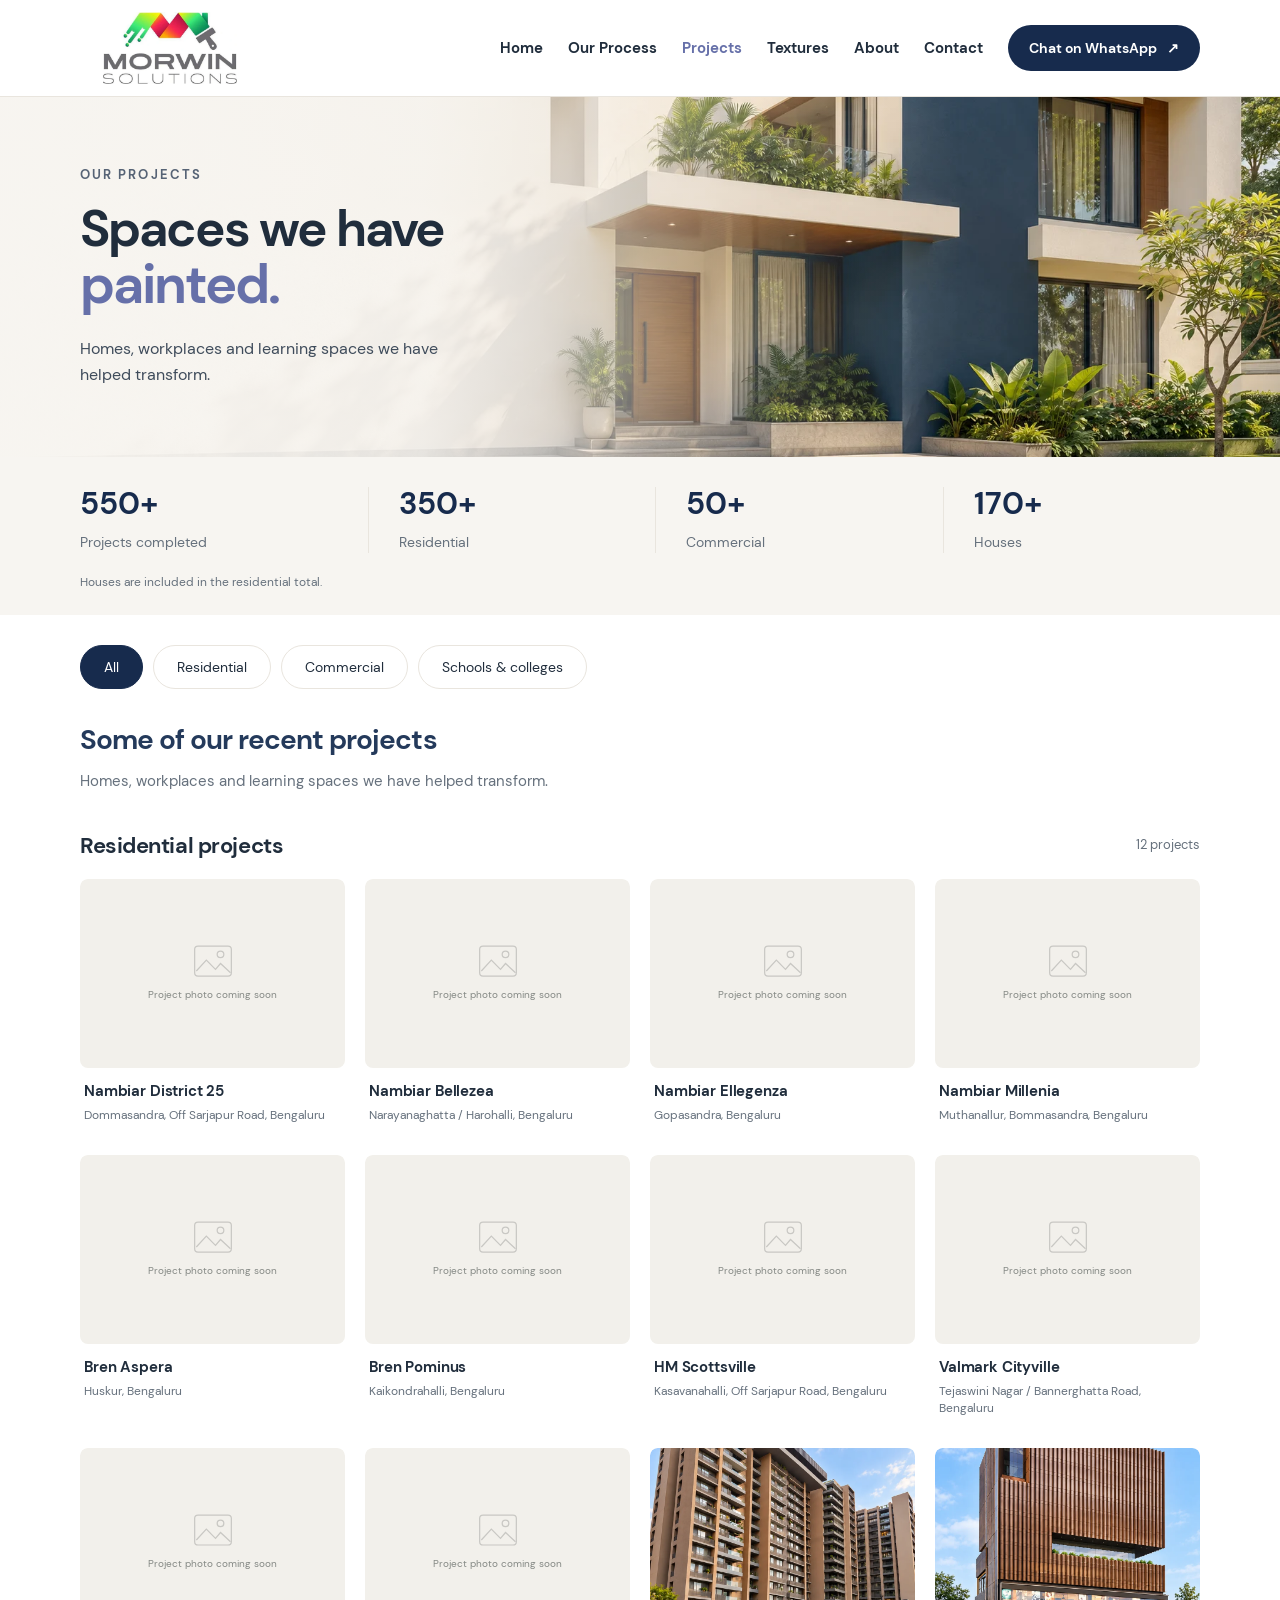
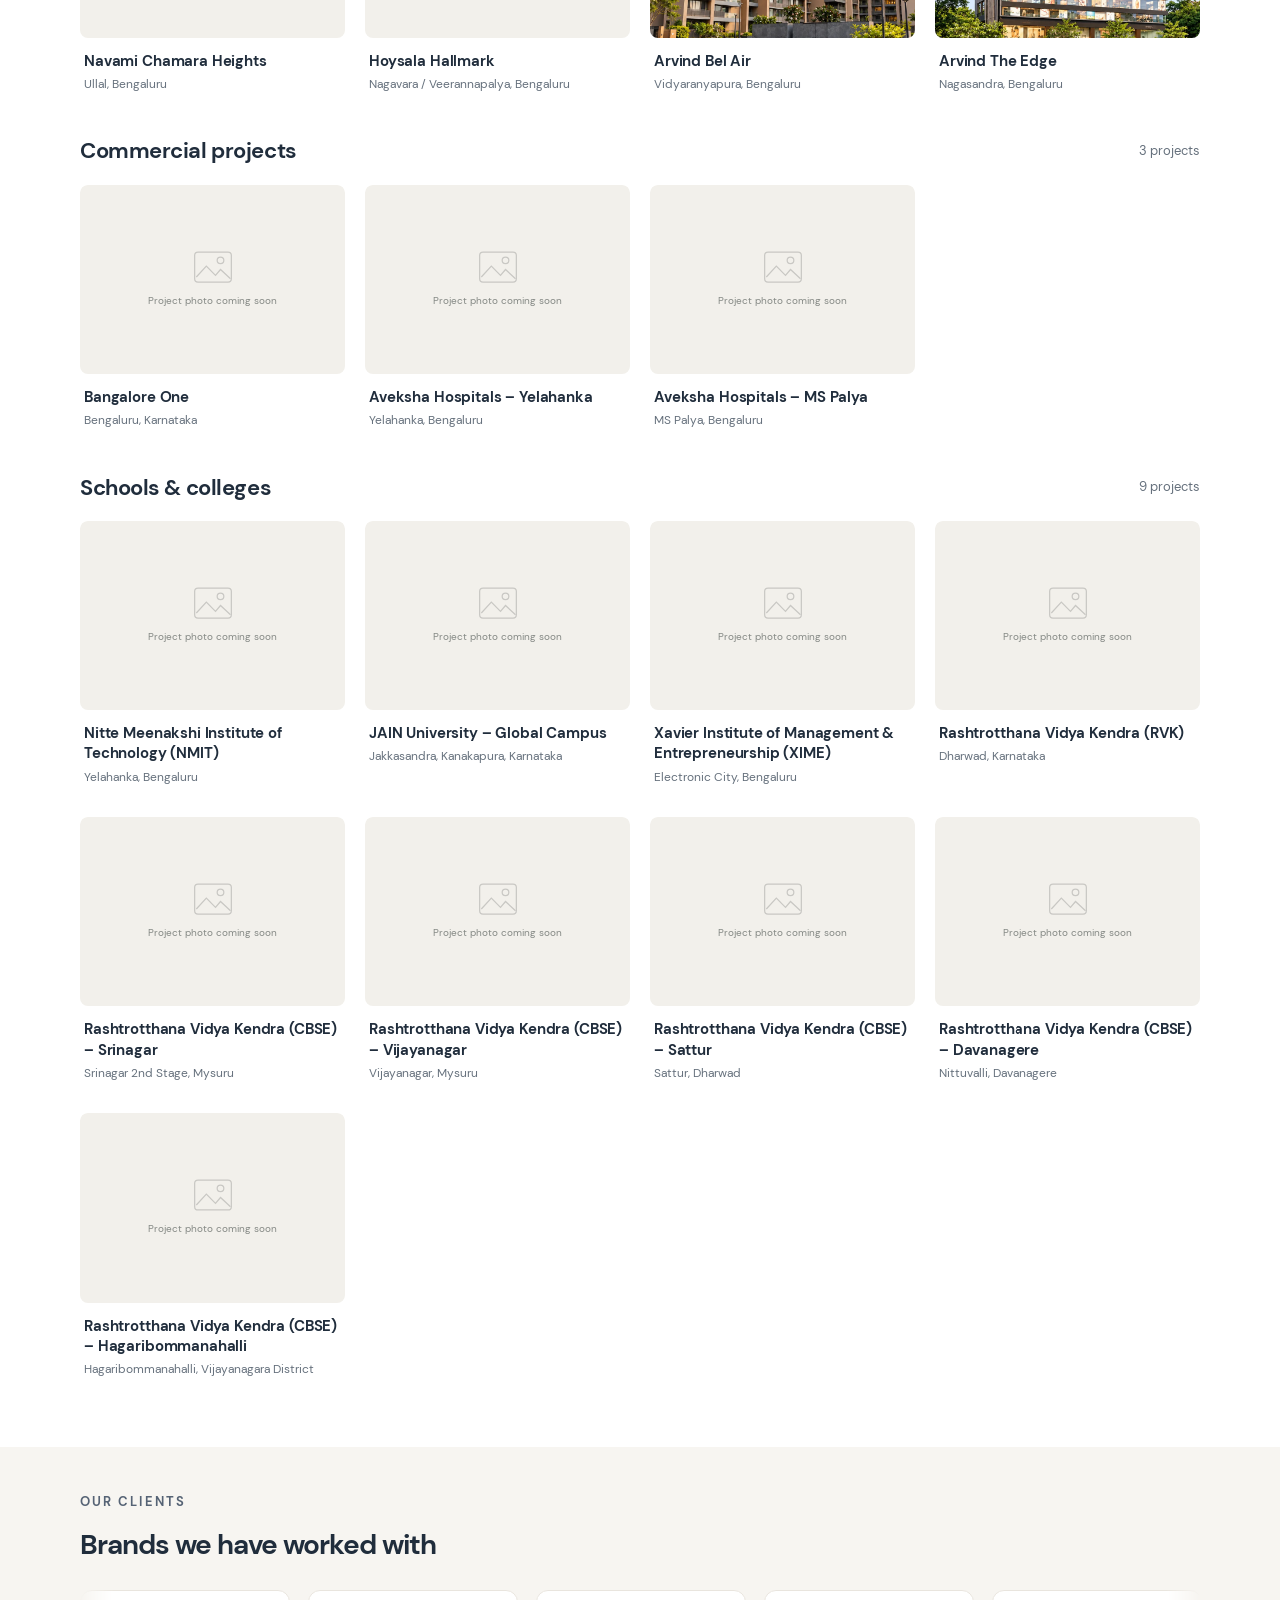
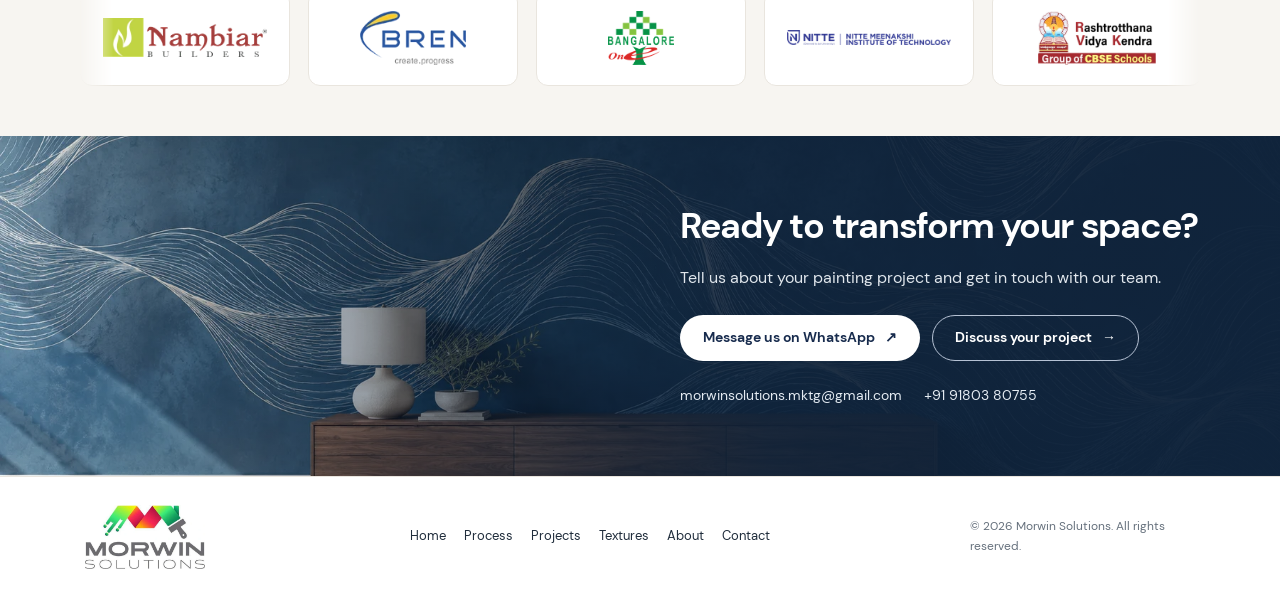
==== projects.html @ 23301a69 "Prepare responsive preview with working WhatsApp and project navigation" ====
<!doctype html><html lang="en"><head><meta charset="utf-8"><meta name="viewport" content="width=device-width,initial-scale=1"><meta name="description" content="Explore Morwin Solutions residential, commercial, school and college painting projects."><meta name="theme-color" content="#172b4d"><title>Our Projects | Morwin Solutions</title><link rel="icon" href="assets/logo.webp"><link rel="preload" href="assets/DMSans-Regular.ttf" as="font" type="font/ttf" crossorigin><link rel="stylesheet" href="styles.css"><script defer src="app.js"></script></head><body data-page="projects"><a class="skip" href="#main">Skip to content</a><header class="site-header"><div class="container header-inner"><a class="brand-logo" href="index.html" aria-label="Morwin Solutions home"><img src="assets/logo.webp" alt="Morwin Solutions" class="" fetchpriority="high"></a><button class="menu-toggle" aria-controls="main-nav" aria-expanded="false"><span class="menu-icon" aria-hidden="true">☰</span> Menu</button><nav id="main-nav" aria-label="Main navigation"><a href="index.html">Home</a><a href="index.html#process">Our Process</a><a href="projects.html" aria-current="page">Projects</a><a href="index.html#textures">Textures</a><a href="index.html#about">About</a><a href="index.html#contact">Contact</a><a class="button nav-cta" href="https://wa.me/919180380755?text=Hello%20Morwin%20Solutions%2C%20I%20would%20like%20to%20discuss%20a%20painting%20project." target="_blank" rel="noopener">Chat on WhatsApp <span aria-hidden="true">↗</span></a></nav></div></header><main id="main"><section class="hero projects-hero"><div class="container"><div class="hero-copy"><p class="eyebrow">Our projects</p><h1><span>Spaces we have</span><strong>painted.</strong></h1><p class="hero-intro">Homes, workplaces and learning spaces we have helped transform.</p></div></div></section><section class="stats-section" aria-label="Our experience"><div class="container"><dl class="stats"><div><dt>550+</dt><dd>Projects completed</dd></div><div><dt>350+</dt><dd>Residential</dd></div><div><dt>50+</dt><dd>Commercial</dd></div><div><dt>170+</dt><dd>Houses</dd></div></dl><p class="stats-note">Houses are included in the residential total.</p></div></section>
<section class="gallery-section"><div class="container"><div class="filters" role="group" aria-label="Filter projects"><button data-filter="all" aria-pressed="true">All</button><button data-filter="residential" aria-pressed="false">Residential</button><button data-filter="commercial" aria-pressed="false">Commercial</button><button data-filter="education" aria-pressed="false">Schools &amp; colleges</button></div><div class="gallery-intro"><h2>Some of our recent projects</h2><p>Homes, workplaces and learning spaces we have helped transform.</p><p class="sr-only" role="status" id="filter-status" aria-live="polite"></p></div><section class="project-category" data-category="residential" aria-labelledby="heading-residential"><div class="category-heading"><h2 id="heading-residential">Residential projects</h2><span>12 projects</span></div><div class="project-grid"><article class="project-card"><button type="button" class="project-open" data-project="nambiar-district-25" aria-label="View Nambiar District 25 details"><div class="project-photo"><div class="project-placeholder" aria-hidden="true"><svg viewBox="0 0 48 40" fill="none"><rect x="2" y="2" width="44" height="36" rx="4"/><circle cx="33" cy="12" r="4"/><path d="m4 32 12-13 11 11 6-7 12 11"/></svg><span>Project photo coming soon</span></div></div><div class="project-caption"><h3>Nambiar District 25</h3><p>Dommasandra, Off Sarjapur Road, Bengaluru</p></div></button></article><article class="project-card"><button type="button" class="project-open" data-project="nambiar-bellezea" aria-label="View Nambiar Bellezea details"><div class="project-photo"><div class="project-placeholder" aria-hidden="true"><svg viewBox="0 0 48 40" fill="none"><rect x="2" y="2" width="44" height="36" rx="4"/><circle cx="33" cy="12" r="4"/><path d="m4 32 12-13 11 11 6-7 12 11"/></svg><span>Project photo coming soon</span></div></div><div class="project-caption"><h3>Nambiar Bellezea</h3><p>Narayanaghatta / Harohalli, Bengaluru</p></div></button></article><article class="project-card"><button type="button" class="project-open" data-project="nambiar-ellegenza" aria-label="View Nambiar Ellegenza details"><div class="project-photo"><div class="project-placeholder" aria-hidden="true"><svg viewBox="0 0 48 40" fill="none"><rect x="2" y="2" width="44" height="36" rx="4"/><circle cx="33" cy="12" r="4"/><path d="m4 32 12-13 11 11 6-7 12 11"/></svg><span>Project photo coming soon</span></div></div><div class="project-caption"><h3>Nambiar Ellegenza</h3><p>Gopasandra, Bengaluru</p></div></button></article><article class="project-card"><button type="button" class="project-open" data-project="nambiar-millenia" aria-label="View Nambiar Millenia details"><div class="project-photo"><div class="project-placeholder" aria-hidden="true"><svg viewBox="0 0 48 40" fill="none"><rect x="2" y="2" width="44" height="36" rx="4"/><circle cx="33" cy="12" r="4"/><path d="m4 32 12-13 11 11 6-7 12 11"/></svg><span>Project photo coming soon</span></div></div><div class="project-caption"><h3>Nambiar Millenia</h3><p>Muthanallur, Bommasandra, Bengaluru</p></div></button></article><article class="project-card"><button type="button" class="project-open" data-project="bren-aspera" aria-label="View Bren Aspera details"><div class="project-photo"><div class="project-placeholder" aria-hidden="true"><svg viewBox="0 0 48 40" fill="none"><rect x="2" y="2" width="44" height="36" rx="4"/><circle cx="33" cy="12" r="4"/><path d="m4 32 12-13 11 11 6-7 12 11"/></svg><span>Project photo coming soon</span></div></div><div class="project-caption"><h3>Bren Aspera</h3><p>Huskur, Bengaluru</p></div></button></article><article class="project-card"><button type="button" class="project-open" data-project="bren-pominus" aria-label="View Bren Pominus details"><div class="project-photo"><div class="project-placeholder" aria-hidden="true"><svg viewBox="0 0 48 40" fill="none"><rect x="2" y="2" width="44" height="36" rx="4"/><circle cx="33" cy="12" r="4"/><path d="m4 32 12-13 11 11 6-7 12 11"/></svg><span>Project photo coming soon</span></div></div><div class="project-caption"><h3>Bren Pominus</h3><p>Kaikondrahalli, Bengaluru</p></div></button></article><article class="project-card"><button type="button" class="project-open" data-project="hm-scottsville" aria-label="View HM Scottsville details"><div class="project-photo"><div class="project-placeholder" aria-hidden="true"><svg viewBox="0 0 48 40" fill="none"><rect x="2" y="2" width="44" height="36" rx="4"/><circle cx="33" cy="12" r="4"/><path d="m4 32 12-13 11 11 6-7 12 11"/></svg><span>Project photo coming soon</span></div></div><div class="project-caption"><h3>HM Scottsville</h3><p>Kasavanahalli, Off Sarjapur Road, Bengaluru</p></div></button></article><article class="project-card"><button type="button" class="project-open" data-project="valmark-cityville" aria-label="View Valmark Cityville details"><div class="project-photo"><div class="project-placeholder" aria-hidden="true"><svg viewBox="0 0 48 40" fill="none"><rect x="2" y="2" width="44" height="36" rx="4"/><circle cx="33" cy="12" r="4"/><path d="m4 32 12-13 11 11 6-7 12 11"/></svg><span>Project photo coming soon</span></div></div><div class="project-caption"><h3>Valmark Cityville</h3><p>Tejaswini Nagar / Bannerghatta Road, Bengaluru</p></div></button></article><article class="project-card"><button type="button" class="project-open" data-project="navami-chamara-heights" aria-label="View Navami Chamara Heights details"><div class="project-photo"><div class="project-placeholder" aria-hidden="true"><svg viewBox="0 0 48 40" fill="none"><rect x="2" y="2" width="44" height="36" rx="4"/><circle cx="33" cy="12" r="4"/><path d="m4 32 12-13 11 11 6-7 12 11"/></svg><span>Project photo coming soon</span></div></div><div class="project-caption"><h3>Navami Chamara Heights</h3><p>Ullal, Bengaluru</p></div></button></article><article class="project-card"><button type="button" class="project-open" data-project="hoysala-hallmark" aria-label="View Hoysala Hallmark details"><div class="project-photo"><div class="project-placeholder" aria-hidden="true"><svg viewBox="0 0 48 40" fill="none"><rect x="2" y="2" width="44" height="36" rx="4"/><circle cx="33" cy="12" r="4"/><path d="m4 32 12-13 11 11 6-7 12 11"/></svg><span>Project photo coming soon</span></div></div><div class="project-caption"><h3>Hoysala Hallmark</h3><p>Nagavara / Veerannapalya, Bengaluru</p></div></button></article><article class="project-card"><button type="button" class="project-open" data-project="arvind-bel-air" aria-label="View Arvind Bel Air details"><div class="project-photo"><img src="assets/project-bel-air.webp" alt="Arvind Bel Air building reference" loading="lazy" decoding="async"></div><div class="project-caption"><h3>Arvind Bel Air</h3><p>Vidyaranyapura, Bengaluru</p></div></button></article><article class="project-card"><button type="button" class="project-open" data-project="arvind-the-edge" aria-label="View Arvind The Edge details"><div class="project-photo"><img src="assets/project-edge.webp" alt="Arvind The Edge building reference" loading="lazy" decoding="async"></div><div class="project-caption"><h3>Arvind The Edge</h3><p>Nagasandra, Bengaluru</p></div></button></article></div></section><section class="project-category" data-category="commercial" aria-labelledby="heading-commercial"><div class="category-heading"><h2 id="heading-commercial">Commercial projects</h2><span>3 projects</span></div><div class="project-grid"><article class="project-card"><button type="button" class="project-open" data-project="bangalore-one" aria-label="View Bangalore One details"><div class="project-photo"><div class="project-placeholder" aria-hidden="true"><svg viewBox="0 0 48 40" fill="none"><rect x="2" y="2" width="44" height="36" rx="4"/><circle cx="33" cy="12" r="4"/><path d="m4 32 12-13 11 11 6-7 12 11"/></svg><span>Project photo coming soon</span></div></div><div class="project-caption"><h3>Bangalore One</h3><p>Bengaluru, Karnataka</p></div></button></article><article class="project-card"><button type="button" class="project-open" data-project="aveksha-yelahanka" aria-label="View Aveksha Hospitals – Yelahanka details"><div class="project-photo"><div class="project-placeholder" aria-hidden="true"><svg viewBox="0 0 48 40" fill="none"><rect x="2" y="2" width="44" height="36" rx="4"/><circle cx="33" cy="12" r="4"/><path d="m4 32 12-13 11 11 6-7 12 11"/></svg><span>Project photo coming soon</span></div></div><div class="project-caption"><h3>Aveksha Hospitals – Yelahanka</h3><p>Yelahanka, Bengaluru</p></div></button></article><article class="project-card"><button type="button" class="project-open" data-project="aveksha-ms-palya" aria-label="View Aveksha Hospitals – MS Palya details"><div class="project-photo"><div class="project-placeholder" aria-hidden="true"><svg viewBox="0 0 48 40" fill="none"><rect x="2" y="2" width="44" height="36" rx="4"/><circle cx="33" cy="12" r="4"/><path d="m4 32 12-13 11 11 6-7 12 11"/></svg><span>Project photo coming soon</span></div></div><div class="project-caption"><h3>Aveksha Hospitals – MS Palya</h3><p>MS Palya, Bengaluru</p></div></button></article></div></section><section class="project-category" data-category="education" aria-labelledby="heading-education"><div class="category-heading"><h2 id="heading-education">Schools & colleges</h2><span>9 projects</span></div><div class="project-grid"><article class="project-card"><button type="button" class="project-open" data-project="nmit" aria-label="View Nitte Meenakshi Institute of Technology (NMIT) details"><div class="project-photo"><div class="project-placeholder" aria-hidden="true"><svg viewBox="0 0 48 40" fill="none"><rect x="2" y="2" width="44" height="36" rx="4"/><circle cx="33" cy="12" r="4"/><path d="m4 32 12-13 11 11 6-7 12 11"/></svg><span>Project photo coming soon</span></div></div><div class="project-caption"><h3>Nitte Meenakshi Institute of Technology (NMIT)</h3><p>Yelahanka, Bengaluru</p></div></button></article><article class="project-card"><button type="button" class="project-open" data-project="jain-global-campus" aria-label="View JAIN University – Global Campus details"><div class="project-photo"><div class="project-placeholder" aria-hidden="true"><svg viewBox="0 0 48 40" fill="none"><rect x="2" y="2" width="44" height="36" rx="4"/><circle cx="33" cy="12" r="4"/><path d="m4 32 12-13 11 11 6-7 12 11"/></svg><span>Project photo coming soon</span></div></div><div class="project-caption"><h3>JAIN University – Global Campus</h3><p>Jakkasandra, Kanakapura, Karnataka</p></div></button></article><article class="project-card"><button type="button" class="project-open" data-project="xime" aria-label="View Xavier Institute of Management &amp; Entrepreneurship (XIME) details"><div class="project-photo"><div class="project-placeholder" aria-hidden="true"><svg viewBox="0 0 48 40" fill="none"><rect x="2" y="2" width="44" height="36" rx="4"/><circle cx="33" cy="12" r="4"/><path d="m4 32 12-13 11 11 6-7 12 11"/></svg><span>Project photo coming soon</span></div></div><div class="project-caption"><h3>Xavier Institute of Management &amp; Entrepreneurship (XIME)</h3><p>Electronic City, Bengaluru</p></div></button></article><article class="project-card"><button type="button" class="project-open" data-project="rvk-dharwad" aria-label="View Rashtrotthana Vidya Kendra (RVK) details"><div class="project-photo"><div class="project-placeholder" aria-hidden="true"><svg viewBox="0 0 48 40" fill="none"><rect x="2" y="2" width="44" height="36" rx="4"/><circle cx="33" cy="12" r="4"/><path d="m4 32 12-13 11 11 6-7 12 11"/></svg><span>Project photo coming soon</span></div></div><div class="project-caption"><h3>Rashtrotthana Vidya Kendra (RVK)</h3><p>Dharwad, Karnataka</p></div></button></article><article class="project-card"><button type="button" class="project-open" data-project="rvk-srinagar" aria-label="View Rashtrotthana Vidya Kendra (CBSE) – Srinagar details"><div class="project-photo"><div class="project-placeholder" aria-hidden="true"><svg viewBox="0 0 48 40" fill="none"><rect x="2" y="2" width="44" height="36" rx="4"/><circle cx="33" cy="12" r="4"/><path d="m4 32 12-13 11 11 6-7 12 11"/></svg><span>Project photo coming soon</span></div></div><div class="project-caption"><h3>Rashtrotthana Vidya Kendra (CBSE) – Srinagar</h3><p>Srinagar 2nd Stage, Mysuru</p></div></button></article><article class="project-card"><button type="button" class="project-open" data-project="rvk-vijayanagar" aria-label="View Rashtrotthana Vidya Kendra (CBSE) – Vijayanagar details"><div class="project-photo"><div class="project-placeholder" aria-hidden="true"><svg viewBox="0 0 48 40" fill="none"><rect x="2" y="2" width="44" height="36" rx="4"/><circle cx="33" cy="12" r="4"/><path d="m4 32 12-13 11 11 6-7 12 11"/></svg><span>Project photo coming soon</span></div></div><div class="project-caption"><h3>Rashtrotthana Vidya Kendra (CBSE) – Vijayanagar</h3><p>Vijayanagar, Mysuru</p></div></button></article><article class="project-card"><button type="button" class="project-open" data-project="rvk-sattur" aria-label="View Rashtrotthana Vidya Kendra (CBSE) – Sattur details"><div class="project-photo"><div class="project-placeholder" aria-hidden="true"><svg viewBox="0 0 48 40" fill="none"><rect x="2" y="2" width="44" height="36" rx="4"/><circle cx="33" cy="12" r="4"/><path d="m4 32 12-13 11 11 6-7 12 11"/></svg><span>Project photo coming soon</span></div></div><div class="project-caption"><h3>Rashtrotthana Vidya Kendra (CBSE) – Sattur</h3><p>Sattur, Dharwad</p></div></button></article><article class="project-card"><button type="button" class="project-open" data-project="rvk-davanagere" aria-label="View Rashtrotthana Vidya Kendra (CBSE) – Davanagere details"><div class="project-photo"><div class="project-placeholder" aria-hidden="true"><svg viewBox="0 0 48 40" fill="none"><rect x="2" y="2" width="44" height="36" rx="4"/><circle cx="33" cy="12" r="4"/><path d="m4 32 12-13 11 11 6-7 12 11"/></svg><span>Project photo coming soon</span></div></div><div class="project-caption"><h3>Rashtrotthana Vidya Kendra (CBSE) – Davanagere</h3><p>Nittuvalli, Davanagere</p></div></button></article><article class="project-card"><button type="button" class="project-open" data-project="rvk-hagaribommanahalli" aria-label="View Rashtrotthana Vidya Kendra (CBSE) – Hagaribommanahalli details"><div class="project-photo"><div class="project-placeholder" aria-hidden="true"><svg viewBox="0 0 48 40" fill="none"><rect x="2" y="2" width="44" height="36" rx="4"/><circle cx="33" cy="12" r="4"/><path d="m4 32 12-13 11 11 6-7 12 11"/></svg><span>Project photo coming soon</span></div></div><div class="project-caption"><h3>Rashtrotthana Vidya Kendra (CBSE) – Hagaribommanahalli</h3><p>Hagaribommanahalli, Vijayanagara District</p></div></button></article></div></section></div></section><section class="client-section" aria-labelledby="client-heading"><div class="container"><p class="eyebrow">Our clients</p><h2 id="client-heading">Brands we have worked with</h2></div><div class="client-window" tabindex="0" aria-label="Client logos. Focus or hover to pause scrolling."><div class="client-rail"><ul><li><img src="assets/client-nambiar-builders.webp" alt="Nambiar Builders" loading="lazy" decoding="async"></li><li><img src="assets/client-bren-corporation.webp" alt="Bren Corporation" loading="lazy" decoding="async"></li><li><img src="assets/client-bangalore-one.webp" alt="Bangalore One" loading="lazy" decoding="async"></li><li><img src="assets/client-nmit.webp" alt="NMIT" loading="lazy" decoding="async"></li><li><img src="assets/client-rashtrotthana-vidya-kendra.webp" alt="Rashtrotthana Vidya Kendra" loading="lazy" decoding="async"></li><li><img src="assets/client-jain-university.webp" alt="JAIN University" loading="lazy" decoding="async"></li><li><img src="assets/client-valmark.webp" alt="Valmark" loading="lazy" decoding="async"></li><li><img src="assets/client-navami.webp" alt="Navami" loading="lazy" decoding="async"></li><li><img src="assets/client-hoysala.webp" alt="Hoysala" loading="lazy" decoding="async"></li><li><img src="assets/client-aveksha-hospitals.webp" alt="Aveksha Hospitals" loading="lazy" decoding="async"></li><li><img src="assets/client-arvind.webp" alt="Arvind" loading="lazy" decoding="async"></li><li><img src="assets/client-xime.webp" alt="XIME" loading="lazy" decoding="async"></li><li><img src="assets/client-hm-scottsville.webp" alt="HM Scottsville" loading="lazy" decoding="async"></li></ul><ul aria-hidden="true"><li><img src="assets/client-nambiar-builders.webp" alt="Nambiar Builders" loading="lazy" decoding="async"></li><li><img src="assets/client-bren-corporation.webp" alt="Bren Corporation" loading="lazy" decoding="async"></li><li><img src="assets/client-bangalore-one.webp" alt="Bangalore One" loading="lazy" decoding="async"></li><li><img src="assets/client-nmit.webp" alt="NMIT" loading="lazy" decoding="async"></li><li><img src="assets/client-rashtrotthana-vidya-kendra.webp" alt="Rashtrotthana Vidya Kendra" loading="lazy" decoding="async"></li><li><img src="assets/client-jain-university.webp" alt="JAIN University" loading="lazy" decoding="async"></li><li><img src="assets/client-valmark.webp" alt="Valmark" loading="lazy" decoding="async"></li><li><img src="assets/client-navami.webp" alt="Navami" loading="lazy" decoding="async"></li><li><img src="assets/client-hoysala.webp" alt="Hoysala" loading="lazy" decoding="async"></li><li><img src="assets/client-aveksha-hospitals.webp" alt="Aveksha Hospitals" loading="lazy" decoding="async"></li><li><img src="assets/client-arvind.webp" alt="Arvind" loading="lazy" decoding="async"></li><li><img src="assets/client-xime.webp" alt="XIME" loading="lazy" decoding="async"></li><li><img src="assets/client-hm-scottsville.webp" alt="HM Scottsville" loading="lazy" decoding="async"></li></ul></div></div></section><dialog id="project-dialog" aria-labelledby="dialog-title"><div class="dialog-inner"><button class="dialog-close" type="button" aria-label="Close project details">✕</button><div id="dialog-media"></div><div class="dialog-caption"><p class="eyebrow" id="dialog-category"></p><h2 id="dialog-title"></h2><p id="dialog-location"></p><a class="button" id="dialog-inquiry" target="_blank" rel="noopener">Discuss a similar project ↗</a></div></div></dialog><section class="contact-section blue-wall" id="contact" aria-labelledby="contact-heading"><div class="container contact-inner"><div><h2 id="contact-heading">Ready to transform your space?</h2><p>Tell us about your painting project and get in touch with our team.</p><div class="actions"><a class="button white" href="https://wa.me/919180380755?text=Hello%20Morwin%20Solutions%2C%20I%20would%20like%20to%20discuss%20a%20painting%20project." target="_blank" rel="noopener">Message us on WhatsApp <span aria-hidden="true">↗</span></a><a class="button outline-white" href="mailto:morwinsolutions.mktg@gmail.com">Discuss your project <span aria-hidden="true">→</span></a></div><a class="contact-email" href="mailto:morwinsolutions.mktg@gmail.com">morwinsolutions.mktg@gmail.com</a><a class="contact-phone" href="tel:+919180380755">+91 91803 80755</a></div></div></section></main><footer class="site-footer"><div class="container footer-inner"><a href="index.html" aria-label="Morwin Solutions home"><img src="assets/logo.webp" alt="Morwin Solutions" class="" loading="lazy" decoding="async"></a><nav aria-label="Footer navigation"><a href="index.html">Home</a><a href="index.html#process">Process</a><a href="projects.html">Projects</a><a href="index.html#textures">Textures</a><a href="index.html#about">About</a><a href="index.html#contact">Contact</a></nav><p>© 2026 Morwin Solutions. All rights reserved.</p></div></footer></body></html>
---- styles.css ----
@font-face{font-family:'DM Sans';src:url('assets/DMSans-Regular.ttf') format('truetype');font-display:swap;font-weight:400}@font-face{font-family:'DM Sans';src:url('assets/DMSans-Bold.ttf') format('truetype');font-display:swap;font-weight:700}
:root{--navy:#172b4d;--ink:#202d3c;--muted:#66717d;--accent:#6670a9;--cream:#f7f5f1;--line:#e9e5de;--white:#fff;--radius:10px}*{box-sizing:border-box}html{scroll-behavior:smooth;scroll-padding-top:110px}body{margin:0;font-family:'DM Sans',Arial,sans-serif;color:var(--ink);background:#fff;line-height:1.6}img{max-width:100%;display:block}a{color:inherit;text-decoration:none}button{font:inherit;color:inherit;cursor:pointer}button,a{-webkit-tap-highlight-color:transparent}button:focus-visible,a:focus-visible,[tabindex]:focus-visible{outline:3px solid var(--accent);outline-offset:4px}button:disabled{cursor:default}h1,h2,h3,p,figure{margin:0}h1,h2,h3{line-height:1.2}h2{font-size:clamp(25px,2.5vw,32px);letter-spacing:-.035em}h3{font-size:18px}p{font-size:16px}.container{width:min(1120px,calc(100% - 64px));margin-inline:auto}.sr-only{position:absolute!important;width:1px;height:1px;padding:0;margin:-1px;overflow:hidden;clip:rect(0,0,0,0);white-space:nowrap;border:0}[hidden]{display:none!important}.skip{position:fixed;left:16px;top:-80px;z-index:100;background:var(--navy);color:white;padding:12px 20px;border-radius:6px}.skip:focus{top:12px}.eyebrow{text-transform:uppercase;letter-spacing:.16em;font-size:13px;font-weight:700;line-height:1.5;color:#566375;margin-bottom:16px}.button{display:inline-flex;align-items:center;justify-content:center;gap:10px;min-height:46px;padding:12px 22px;border-radius:999px;background:var(--navy);color:white;font-size:14px;font-weight:700;line-height:1.35;border:1px solid transparent;text-align:center;transition:background .18s,transform .18s}.button:hover{background:#2d4568}.button.light{background:#fff;color:var(--ink);border-color:#e2e1df}.button.light:hover{background:#f2f2f0}.button.white{background:white;color:var(--navy)}.button.outline-white{border-color:#b6c2d4;background:transparent;color:white}.actions{display:flex;flex-wrap:wrap;gap:12px;align-items:center}.site-header{position:sticky;top:0;z-index:30;background:white;border-bottom:1px solid var(--line)}.header-inner{display:flex;align-items:center;justify-content:space-between;gap:24px;min-height:96px}.brand-logo{display:flex;flex:0 0 180px;padding-block:10px}.brand-logo img{width:180px;height:72px;object-fit:contain}.site-header nav{display:flex;align-items:center;gap:25px}.site-header nav>a:not(.button){font-size:15px;font-weight:700;white-space:nowrap;padding-block:12px}.site-header nav>a[aria-current]{color:var(--accent)}.site-header nav>a:hover{color:var(--accent)}.nav-cta{font-size:14px;padding-inline:20px;white-space:nowrap}.menu-toggle{display:none;background:white;border:1px solid var(--line);border-radius:8px;min-height:44px;padding:9px 13px;align-items:center;gap:9px;font-weight:700}.menu-icon{font-size:21px}.hero{position:relative;background-color:var(--cream);background-position:center;background-size:cover;display:flex;align-items:center}.hero-copy{width:min(540px,52%);position:relative;z-index:1;padding-block:80px}.home-hero{min-height:570px;background-image:linear-gradient(90deg,rgba(247,245,241,.92),rgba(247,245,241,.78) 34%,rgba(247,245,241,.25) 63%,rgba(247,245,241,0) 82%),url('assets/home-hero.webp')}.hero h1{font-size:clamp(36px,4vw,47px);font-weight:400;letter-spacing:-.04em;line-height:1.08;margin-bottom:22px}.hero h1 span{display:block}.hero h1 strong{display:block;font-size:1.15em;color:var(--accent);font-weight:700;line-height:1.08}.hero-intro{max-width:490px;line-height:1.65;margin-bottom:24px;color:#3f4c5b}.trust{display:grid;grid-template-columns:repeat(4,1fr);gap:15px;padding:0;list-style:none;margin:34px 0 0;font-size:12px;color:#35455c}.trust li::before{content:'✓';margin-right:5px;color:var(--accent);font-weight:700}.section{padding-block:64px}.soft{background:var(--cream)}.section-head{display:flex;align-items:end;justify-content:space-between;gap:35px;margin-bottom:28px}.section-head>p{max-width:510px;color:var(--muted);font-size:15px}.section-head h2{font-size:27px}.about-section{background-image:linear-gradient(90deg,var(--cream) 24%,rgba(247,245,241,.92) 43%,rgba(247,245,241,.05) 80%),url('assets/about.webp');background-position:center;background-size:cover;min-height:320px;display:flex;align-items:center}.about-copy{width:min(520px,60%);padding-block:55px}.about-copy>p:last-child{margin-top:18px;color:#495565}.about-copy .eyebrow{font-size:12px}.service-grid{display:grid;grid-template-columns:repeat(3,minmax(0,1fr));gap:28px 22px}.service-card{min-width:0}.service-card>img{width:100%;height:205px;object-fit:cover;border-radius:8px}.service-card>div{padding:15px 8px 0}.service-card h3{font-size:18px;margin-bottom:7px}.service-card p{font-size:14px;color:var(--muted)}.finish-section,.mural-section{background:var(--cream);padding-block:45px}.finish-layout{display:grid;grid-template-columns:.85fr 1.15fr;gap:48px;align-items:center}.finish-layout h2,.mural-layout h2{font-size:25px;line-height:1.22}.finish-layout>div>p:not(.eyebrow),.mural-layout>div>p:not(.eyebrow){font-size:14px;margin:20px 0;color:#435163}.finish-layout .button{margin-top:4px}.texture-grid{display:grid;grid-template-columns:repeat(4,minmax(0,1fr));gap:10px}.texture-grid figure{position:relative;min-width:0;overflow:hidden;border-radius:7px}.texture-grid img{height:132px;width:100%;object-fit:cover}.texture-grid figcaption{position:absolute;bottom:0;left:0;right:0;padding:20px 8px 8px;background:linear-gradient(transparent,#111f35c9);color:#fff;font-size:12px;line-height:1.25}.mural-section{border-top:4px solid white;padding-top:32px;padding-bottom:38px}.mural-layout{display:grid;grid-template-columns:.75fr 1.25fr;gap:36px;align-items:center}.mural-layout .eyebrow{font-size:15px;letter-spacing:.17em}.mural-layout h2{font-size:23px}.mural-grid{display:grid;grid-template-columns:repeat(4,minmax(0,1fr));gap:15px}.mural-grid img{width:100%;height:180px;object-fit:cover;border:5px solid white;border-radius:7px}.mural-grid figcaption{font-size:11px;font-weight:700;padding:4px}.center-heading{text-align:center}.center-heading p:last-child{margin-top:16px;color:var(--muted);font-size:14px}.center-heading h2{font-size:26px}.steps{display:grid;grid-template-columns:repeat(4,minmax(0,1fr));padding:0;margin:42px 0 0;list-style:none;gap:30px;text-align:center}.step-image{position:relative;width:145px;margin:0 auto 22px}.step-image img{width:145px;height:145px;border-radius:50%;object-fit:cover}.step-image>span{position:absolute;top:0;left:-6px;background:var(--accent);color:white;border-radius:50%;display:grid;place-items:center;width:36px;height:36px;font-size:15px;font-weight:700}.steps h3{font-size:17px;margin-bottom:13px}.steps p{font-size:14px;color:var(--muted)}.featured-grid{display:grid;grid-template-columns:repeat(3,minmax(0,1fr));gap:24px}.featured-card{position:relative;overflow:hidden;border-radius:9px;min-height:245px}.featured-card img{height:255px;width:100%;object-fit:cover;transition:transform .25s}.featured-card:hover img{transform:scale(1.025)}.featured-card>span{position:absolute;bottom:0;left:0;right:0;padding:50px 20px 20px;background:linear-gradient(transparent,#102039d9);color:white;font-size:17px;font-weight:700}.featured-card b{float:right}.benefits{display:grid;grid-template-columns:repeat(4,minmax(0,1fr));gap:24px;margin-top:32px}.benefits article{border-left:1px solid var(--line);padding:5px 16px}.benefits article>span{color:var(--accent);font-size:24px}.benefits h3{font-size:17px;margin:10px 0}.benefits p{font-size:14px;color:var(--muted)}.contact-section{color:white;background-image:linear-gradient(90deg,#10243ce8,#10243caa),url('assets/home-contact.webp');background-position:center;background-size:cover;padding-block:64px}.contact-inner>div{max-width:780px}.contact-section h2{font-size:clamp(28px,3.5vw,38px);max-width:680px}.contact-section p{color:#e1e7ed;margin:18px 0 24px}.contact-email,.contact-phone{display:inline-block;font-size:14px;color:#e4ebf2;margin-top:23px;margin-right:22px;overflow-wrap:anywhere}.blue-wall{background-image:linear-gradient(90deg,#172b4d05,#10243ce3 60%,#10243cf5),url('assets/projects-contact.webp');min-height:340px;display:flex;align-items:center}.blue-wall .contact-inner{display:flex;justify-content:flex-end}.blue-wall .contact-inner>div{width:min(520px,50%)}.blue-wall h2{font-size:clamp(27px,3.2vw,36px)}.site-footer{background:white;border-top:1px solid var(--line);padding-block:28px}.footer-inner{display:flex;align-items:center;justify-content:space-between;gap:25px}.site-footer img{width:130px;height:64px;object-fit:contain}.site-footer nav{display:flex;flex-wrap:wrap;gap:18px;font-size:13px}.site-footer p{font-size:12px;color:var(--muted);max-width:230px}.projects-hero{min-height:360px;background-image:linear-gradient(90deg,rgba(247,245,241,.96),rgba(247,245,241,.88) 33%,rgba(247,245,241,.2) 60%,rgba(247,245,241,0) 75%),url('assets/projects-hero.webp')}.projects-hero .hero-copy{padding-block:50px}.projects-hero h1{font-weight:700;font-size:clamp(38px,4.1vw,51px)}.projects-hero h1 strong{font-size:1.06em}.projects-hero .hero-intro{margin-bottom:0;max-width:400px}.stats-section{background:var(--cream);padding:30px 0 22px}.stats{display:grid;grid-template-columns:repeat(4,minmax(0,1fr));margin:0;gap:30px}.stats>div+div{border-left:1px solid var(--line);padding-left:30px}.stats dt{font-size:31px;font-weight:700;color:var(--navy);line-height:1.1}.stats dd{font-size:14px;margin:10px 0 0;color:var(--muted)}.stats-note{font-size:12px;color:var(--muted);margin-top:20px}.gallery-section{padding:30px 0 64px}.filters{display:flex;flex-wrap:wrap;gap:10px;margin-bottom:34px}.filters button{min-height:44px;background:white;border:1px solid var(--line);border-radius:999px;font-size:14px;padding:10px 23px}.filters button[aria-pressed=true]{background:var(--navy);color:white;border-color:var(--navy)}.gallery-intro h2{font-size:28px;color:#243a5b}.gallery-intro>p{color:var(--muted);margin-top:12px;font-size:15px}.project-category{margin-top:40px}.category-heading{display:flex;align-items:center;gap:20px;justify-content:space-between;margin-bottom:20px}.category-heading h2{font-size:22px;letter-spacing:-.02em}.category-heading>span{font-size:13px;color:var(--muted)}.project-grid{display:grid;grid-template-columns:repeat(4,minmax(0,1fr));gap:26px 20px}.project-card{min-width:0}.project-open{display:block;padding:0;width:100%;border:0;text-align:left;background:transparent;border-radius:7px;overflow:hidden}.project-photo{aspect-ratio:1.4;background:#f2f0eb;border-radius:8px;overflow:hidden}.project-photo img{width:100%;height:100%;object-fit:cover;transition:transform .2s}.project-open:hover .project-photo img{transform:scale(1.025)}.project-placeholder{height:100%;width:100%;display:flex;flex-direction:column;align-items:center;justify-content:center;gap:9px;color:#858985}.project-placeholder svg{width:40px;height:34px;stroke:#c9c8c4;stroke-width:1.5}.project-placeholder span{font-size:10px}.project-caption{padding:13px 4px 5px}.project-caption h3{font-size:15px;line-height:1.35;margin-bottom:5px;letter-spacing:-.01em}.project-caption p{font-size:12px;color:var(--muted);line-height:1.45}.client-section{background:var(--cream);padding:45px 0 50px;overflow:hidden}.client-section h2{font-size:28px;margin-bottom:28px}.client-window{width:min(1120px,calc(100% - 64px));margin:auto;overflow:hidden;mask-image:linear-gradient(to right,transparent,black 3%,black 97%,transparent)}.client-rail{display:flex;width:max-content;animation:clients 98.8s linear infinite}.client-rail ul{display:flex;gap:18px;padding:0 18px 0 0;margin:0;list-style:none}.client-rail li{width:210px;height:96px;background:white;border:1px solid var(--line);border-radius:12px;display:flex;align-items:center;justify-content:center;flex:none;padding:16px 22px}.client-rail img{width:166px;height:54px;object-fit:contain}.client-window:hover .client-rail,.client-window:focus-within .client-rail{animation-play-state:paused}@keyframes clients{to{transform:translateX(-50%)}}dialog{border:0;border-radius:14px;padding:0;width:min(720px,calc(100% - 32px));max-height:90dvh;color:var(--ink);box-shadow:0 20px 90px #10243c55}dialog::backdrop{background:#0e203ac9}.dialog-inner{position:relative}.dialog-close{position:absolute;right:14px;top:14px;z-index:2;display:grid;place-items:center;background:white;border:1px solid var(--line);width:44px;height:44px;border-radius:50%;box-shadow:0 2px 8px #10243c1a}.dialog-inner img{width:100%;max-height:52dvh;object-fit:contain;background:var(--cream)}.dialog-placeholder{padding:72px 32px 24px;background:var(--cream);color:var(--muted)}.dialog-caption{padding:28px}.dialog-caption h2{font-size:25px;margin-bottom:12px}.dialog-caption>p:not(.eyebrow){color:var(--muted);margin-bottom:22px}.dialog-caption .eyebrow{font-size:11px;margin-bottom:12px}
@media(max-width:1120px){.site-header nav{gap:17px}.header-inner{gap:18px}.brand-logo{flex-basis:155px}.brand-logo img{width:155px}.site-header nav>a:not(.button){font-size:14px}.nav-cta{font-size:13px;padding-inline:16px}.mural-grid{gap:8px}.mural-grid img{height:155px}.finish-layout{gap:30px}.footer-inner{flex-wrap:wrap}.site-footer p{max-width:none}.site-footer nav{gap:16px}}
@media(max-width:940px){.header-inner{min-height:82px}.brand-logo img{width:155px;height:60px}.menu-toggle{display:flex}.site-header nav{display:none;position:absolute;left:0;right:0;top:100%;background:white;border-bottom:1px solid var(--line);box-shadow:0 16px 22px #172b4d12;padding:16px 32px 24px;flex-direction:column;gap:0;align-items:stretch}.site-header nav.open{display:flex}.site-header nav>a:not(.button){font-size:16px;min-height:46px}.nav-cta{align-self:flex-start;margin-top:12px}.hero-copy{width:58%}.home-hero{min-height:540px;background-position:60% center}.hero-copy{padding-block:58px}.hero h1{font-size:42px}.hero .eyebrow{font-size:12px;max-width:300px}.trust{grid-template-columns:repeat(2,1fr);gap:10px}.finish-layout,.mural-layout{grid-template-columns:1fr;gap:30px}.texture-grid{grid-template-columns:repeat(4,minmax(0,1fr))}.texture-grid img{height:180px}.mural-grid img{height:230px}.steps{gap:20px}.step-image,.step-image img{width:125px;height:125px}.steps h3{font-size:16px}.project-grid{grid-template-columns:repeat(3,minmax(0,1fr))}.featured-card{min-height:200px}.featured-card img{height:220px}.benefits{grid-template-columns:repeat(2,minmax(0,1fr))}.blue-wall .contact-inner>div{width:60%}.service-card h3{font-size:16px}.service-card>img{height:180px}}
@media(max-width:700px){html{scroll-padding-top:90px}.container{width:calc(100% - 40px)}.header-inner{min-height:76px}.brand-logo{padding-block:7px;flex-basis:145px}.brand-logo img{width:145px;height:58px}.site-header nav{padding-inline:20px}.hero-copy{width:min(100%,480px);padding-block:44px}.home-hero{min-height:585px;background-image:linear-gradient(90deg,#f7f5f1ed,#f7f5f1c9 54%,#f7f5f159 100%),url('assets/home-hero.webp');background-position:62% center;align-items:flex-start}.hero h1{font-size:clamp(36px,7.8vw,45px)}.hero-intro{font-size:16px;max-width:410px;line-height:1.65}.hero .actions{max-width:350px}.hero .button{font-size:13px;min-height:46px}.trust{font-size:12px;max-width:360px;margin-top:28px;gap:12px 18px}.eyebrow{font-size:12px;letter-spacing:.13em}.section{padding-block:46px}.section-head{display:block;margin-bottom:26px}.section-head>p{margin-top:18px;font-size:15px}.section-head h2{font-size:27px}.about-section{min-height:320px;background-image:linear-gradient(90deg,#f7f5f1f5,#f7f5f1d9 55%,#f7f5f16b),url('assets/about.webp');background-position:65% center}.about-copy{width:100%;max-width:500px;padding-block:42px}.about-copy p:last-child{font-size:15px}.service-grid{grid-template-columns:repeat(2,minmax(0,1fr));gap:26px 14px}.service-card>img{height:160px}.service-card>div{padding:12px 2px 0}.service-card h3{font-size:16px;line-height:1.3}.service-card p{font-size:13px}.finish-section,.mural-section{padding-block:38px}.texture-grid{grid-template-columns:repeat(3,minmax(0,1fr))}.texture-grid img{height:145px}.texture-grid figcaption{font-size:12px}.mural-grid{grid-template-columns:repeat(2,minmax(0,1fr));gap:20px 16px}.mural-grid img{height:auto;aspect-ratio:4/5}.mural-grid figcaption{font-size:13px}.steps{grid-template-columns:repeat(2,minmax(0,1fr));gap:32px 22px}.steps p{font-size:13px}.featured-grid{grid-template-columns:1fr;gap:18px}.featured-card,.featured-card img{min-height:0;height:220px}.featured-card>span{font-size:18px}.benefits{gap:25px 8px}.benefits article{padding:4px 12px}.benefits h3{font-size:16px}.benefits p{font-size:13px}.contact-section{padding-block:46px}.contact-section p{font-size:15px}.contact-section .actions{gap:12px}.contact-section .button{min-height:46px;font-size:13px}.contact-email,.contact-phone{display:block;margin:20px 0 0;font-size:14px}.contact-phone{margin-top:10px}.blue-wall{background-image:linear-gradient(90deg,#10243c9c,#10243ce0),url('assets/projects-contact.webp');background-position:32% center;min-height:360px}.blue-wall .contact-inner>div{width:100%;max-width:560px}.footer-inner{flex-direction:column;align-items:flex-start;gap:20px}.site-footer nav{gap:10px 20px;font-size:14px}.site-footer nav a{padding-block:5px}.site-footer img{width:140px}.projects-hero{min-height:390px;background-image:linear-gradient(90deg,#f7f5f1f5,#f7f5f1d1 52%,#f7f5f175 100%),url('assets/projects-hero.webp');background-position:60% center}.projects-hero .hero-copy{padding-block:46px}.projects-hero h1{font-size:clamp(36px,8.3vw,45px)}.projects-hero .hero-intro{max-width:340px}.stats-section{padding:26px 0 20px}.stats{grid-template-columns:repeat(2,minmax(0,1fr));gap:28px 20px}.stats>div+div{padding:0;border:0}.stats dt{font-size:29px}.stats dd{font-size:13px;margin-top:8px}.stats-note{font-size:11px;margin-top:22px}.gallery-section{padding:25px 0 44px}.filters{gap:8px;margin-bottom:29px}.filters button{padding:10px 16px;font-size:13px}.gallery-intro h2{font-size:26px;max-width:340px}.gallery-intro>p{font-size:14px}.project-category{margin-top:34px}.category-heading{gap:12px}.category-heading h2{font-size:21px}.category-heading>span{font-size:12px;white-space:nowrap}.project-grid{grid-template-columns:repeat(2,minmax(0,1fr));gap:23px 14px}.project-photo{aspect-ratio:1.25}.project-caption{padding:12px 1px 0}.project-caption h3{font-size:15px}.project-caption p{font-size:12px}.project-placeholder span{display:none}.client-section{padding:36px 0 42px}.client-section h2{font-size:25px}.client-window{width:calc(100% - 24px)}.dialog-caption{padding:24px}.dialog-caption h2{font-size:23px}}
@media(max-width:380px){.container{width:calc(100% - 32px)}.home-hero{min-height:625px}.hero-copy{padding-block:38px}.hero .actions{gap:10px}.hero .button{padding-inline:18px}.hero h1{font-size:36px}.trust{gap:12px;font-size:11px}.service-grid{grid-template-columns:1fr;gap:25px}.service-card>img{height:200px}.service-card h3{font-size:18px}.service-card p{font-size:14px}.texture-grid{grid-template-columns:repeat(2,minmax(0,1fr))}.texture-grid img{height:155px}.steps{gap:32px 16px}.step-image,.step-image img{width:112px;height:112px}.step-image>span{width:32px;height:32px;font-size:13px}.benefits{grid-template-columns:1fr}.project-grid{grid-template-columns:1fr;gap:26px}.project-photo{aspect-ratio:1.5}.project-caption h3{font-size:17px}.project-caption p{font-size:13px}.category-heading h2{font-size:20px}.projects-hero{min-height:375px}.filters button{padding-inline:14px}.contact-section .button{width:100%}}
@media(prefers-reduced-motion:reduce){html{scroll-behavior:auto}*,*::before,*::after{animation:none!important;transition:none!important}.client-window{overflow-x:auto;mask-image:none}.client-rail ul[aria-hidden]{display:none}}
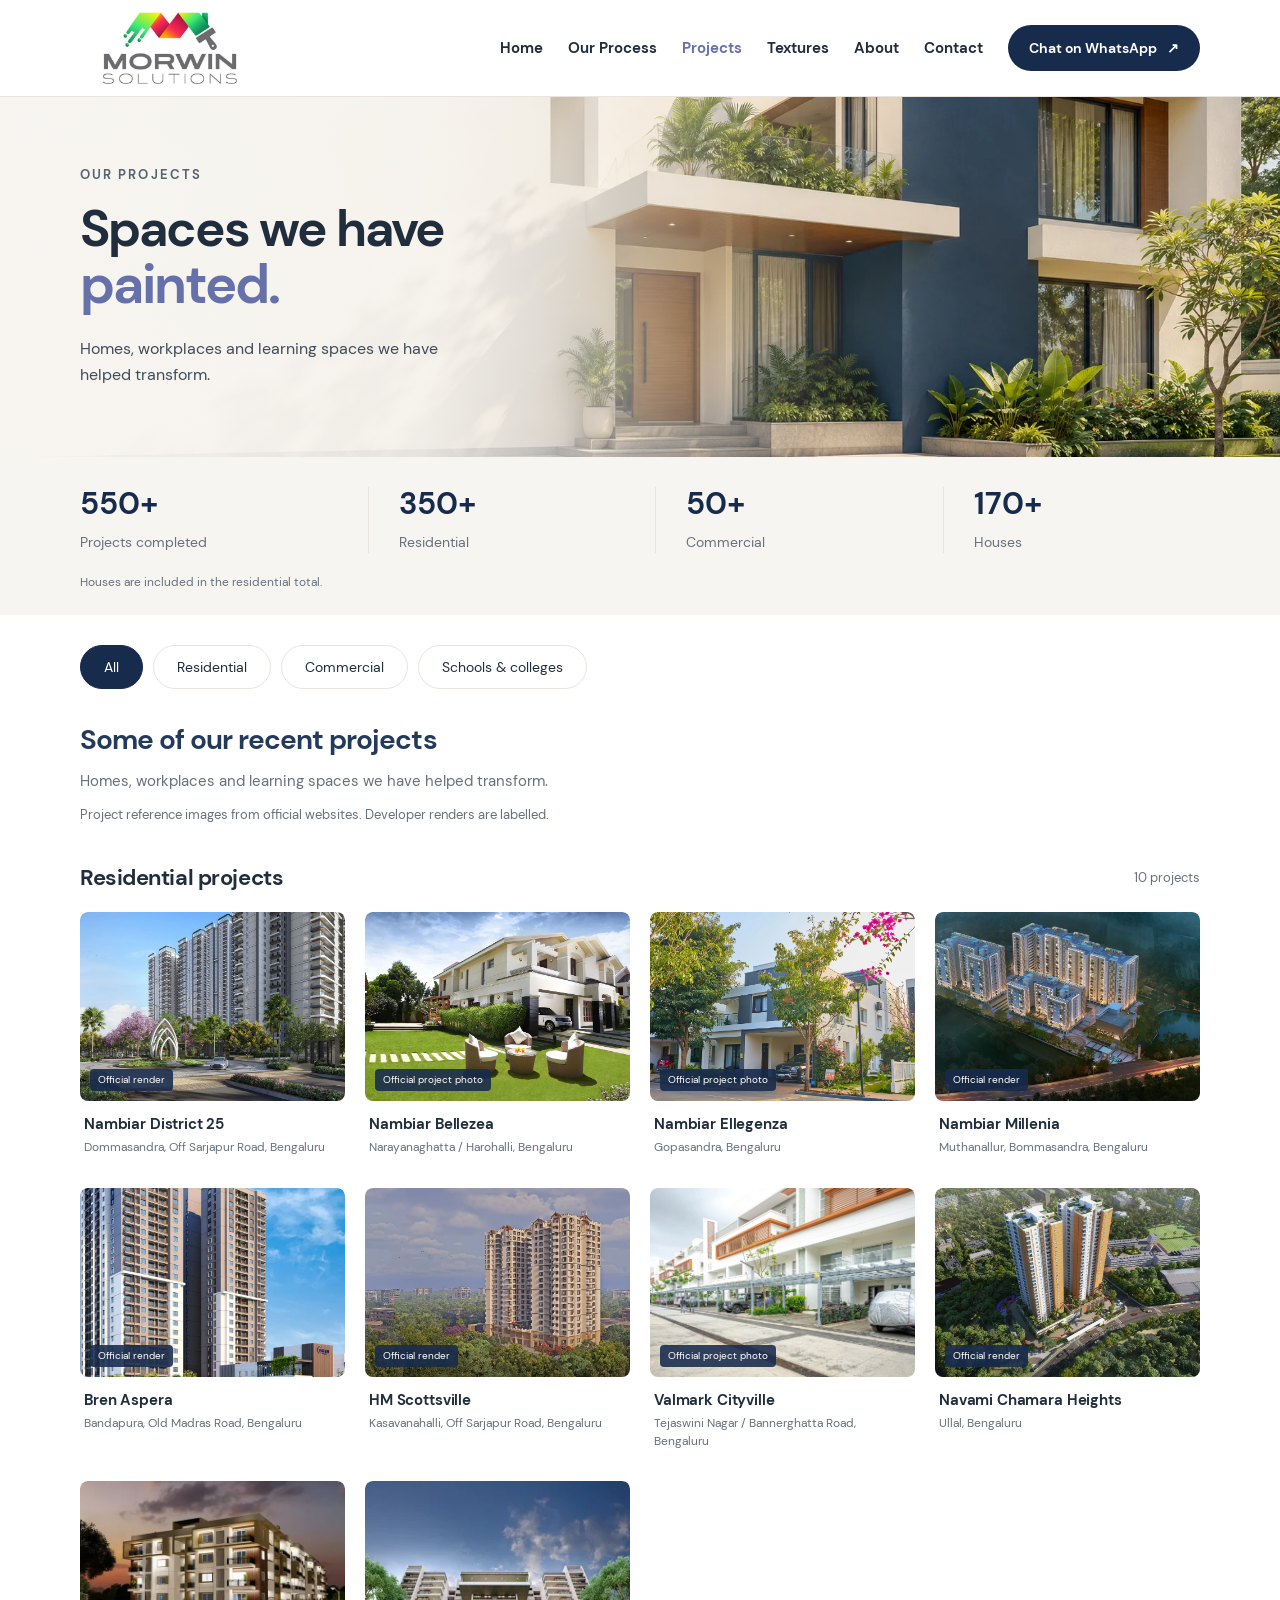
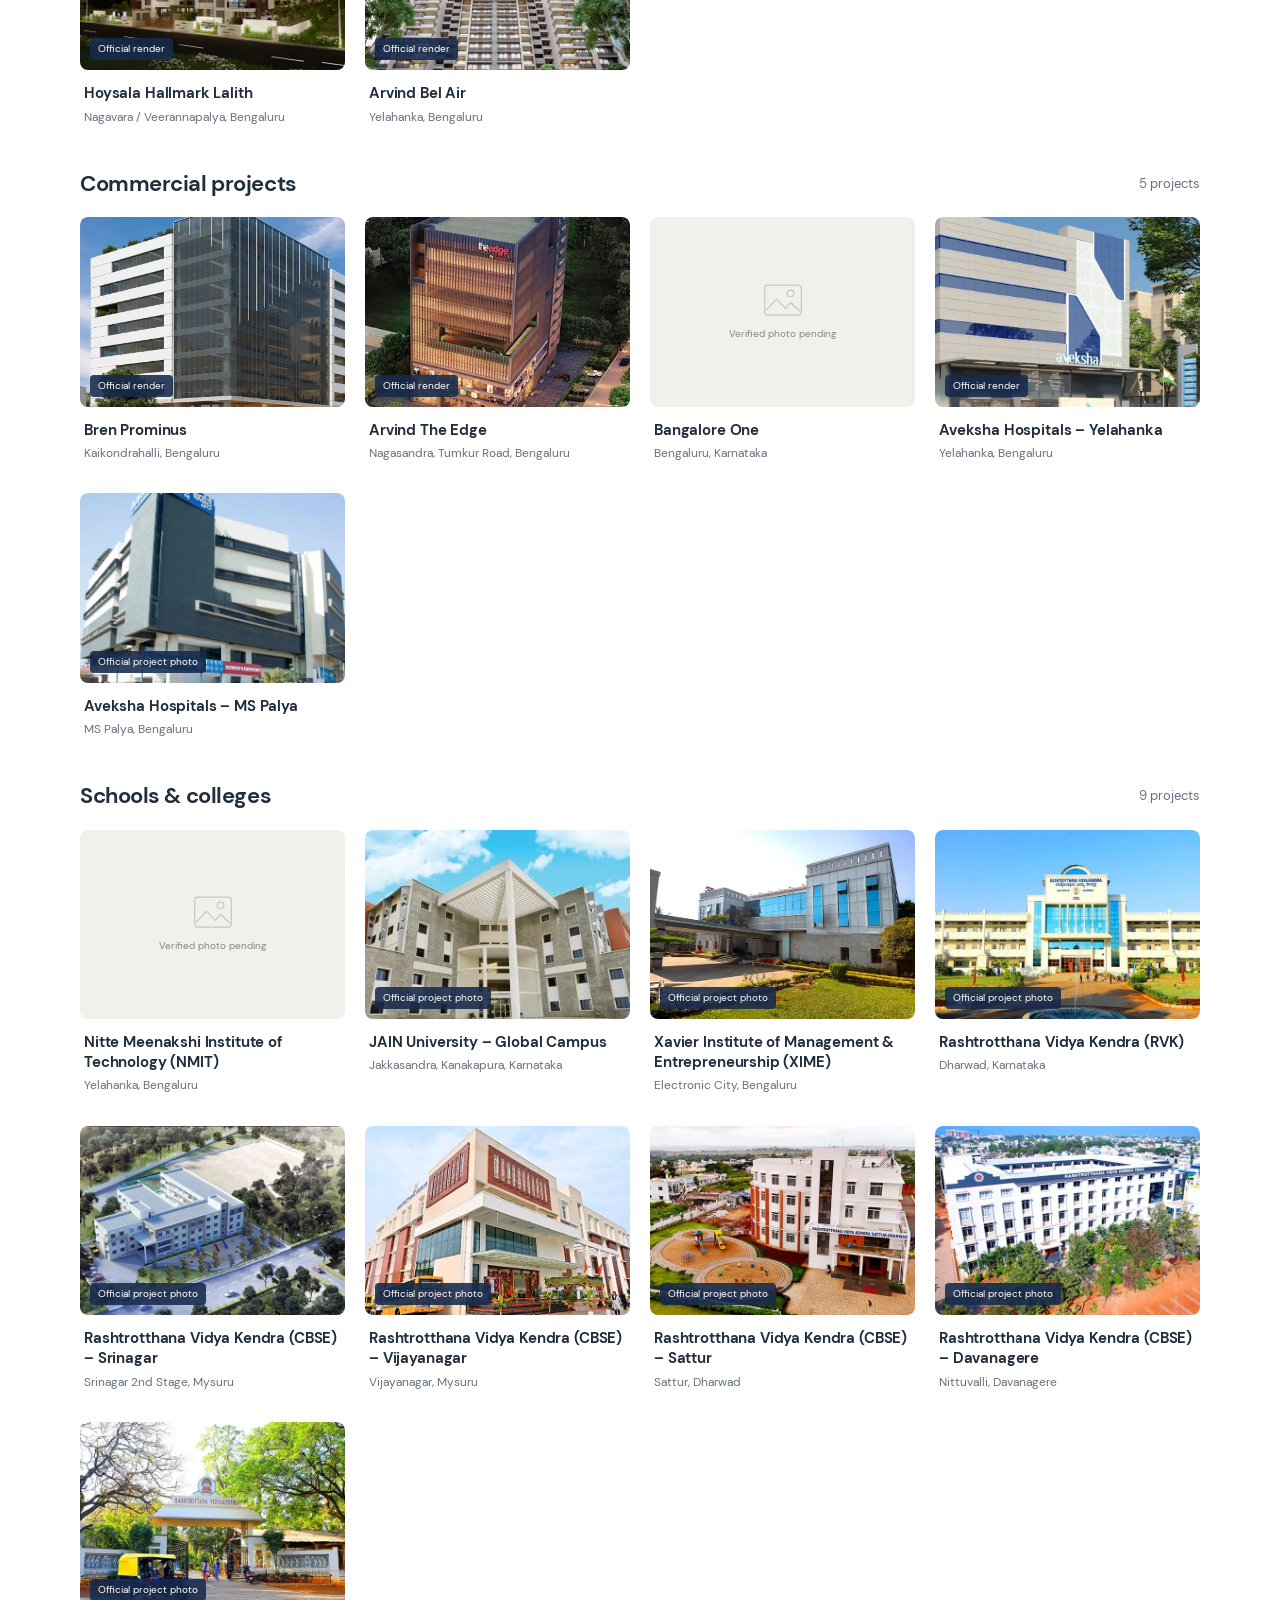
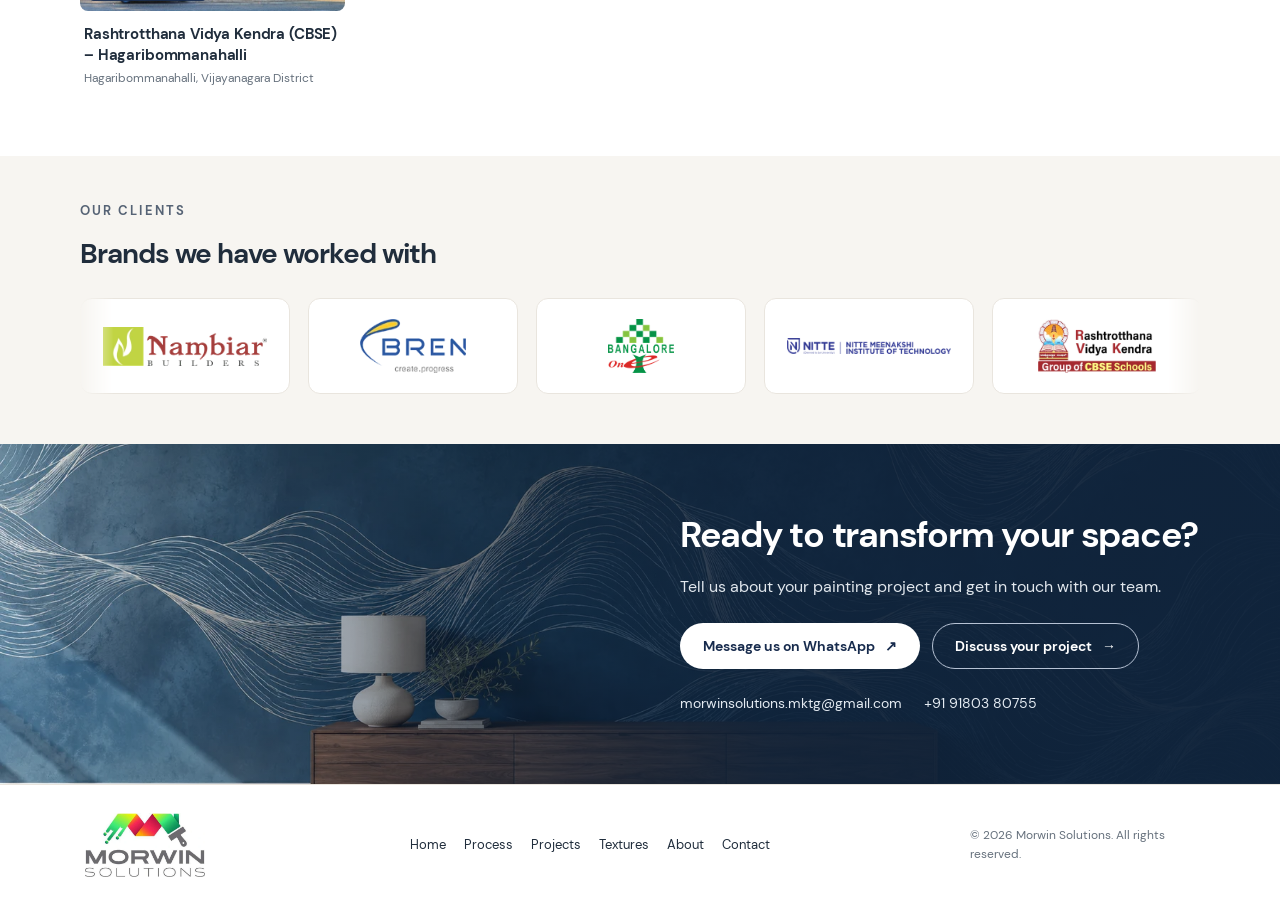
==== commit dad1edc8: "Add 22 verified official project images with provenance and render labels" ====
--- a/projects.html
+++ b/projects.html
@@ -1,2 +1,2 @@
 <!doctype html><html lang="en"><head><meta charset="utf-8"><meta name="viewport" content="width=device-width,initial-scale=1"><meta name="description" content="Explore Morwin Solutions residential, commercial, school and college painting projects."><meta name="theme-color" content="#172b4d"><title>Our Projects | Morwin Solutions</title><link rel="icon" href="assets/logo.webp"><link rel="preload" href="assets/DMSans-Regular.ttf" as="font" type="font/ttf" crossorigin><link rel="stylesheet" href="styles.css"><script defer src="app.js"></script></head><body data-page="projects"><a class="skip" href="#main">Skip to content</a><header class="site-header"><div class="container header-inner"><a class="brand-logo" href="index.html" aria-label="Morwin Solutions home"><img src="assets/logo.webp" alt="Morwin Solutions" class="" fetchpriority="high"></a><button class="menu-toggle" aria-controls="main-nav" aria-expanded="false"><span class="menu-icon" aria-hidden="true">☰</span> Menu</button><nav id="main-nav" aria-label="Main navigation"><a href="index.html">Home</a><a href="index.html#process">Our Process</a><a href="projects.html" aria-current="page">Projects</a><a href="index.html#textures">Textures</a><a href="index.html#about">About</a><a href="index.html#contact">Contact</a><a class="button nav-cta" href="https://wa.me/919180380755?text=Hello%20Morwin%20Solutions%2C%20I%20would%20like%20to%20discuss%20a%20painting%20project." target="_blank" rel="noopener">Chat on WhatsApp <span aria-hidden="true">↗</span></a></nav></div></header><main id="main"><section class="hero projects-hero"><div class="container"><div class="hero-copy"><p class="eyebrow">Our projects</p><h1><span>Spaces we have</span><strong>painted.</strong></h1><p class="hero-intro">Homes, workplaces and learning spaces we have helped transform.</p></div></div></section><section class="stats-section" aria-label="Our experience"><div class="container"><dl class="stats"><div><dt>550+</dt><dd>Projects completed</dd></div><div><dt>350+</dt><dd>Residential</dd></div><div><dt>50+</dt><dd>Commercial</dd></div><div><dt>170+</dt><dd>Houses</dd></div></dl><p class="stats-note">Houses are included in the residential total.</p></div></section>
-<section class="gallery-section"><div class="container"><div class="filters" role="group" aria-label="Filter projects"><button data-filter="all" aria-pressed="true">All</button><button data-filter="residential" aria-pressed="false">Residential</button><button data-filter="commercial" aria-pressed="false">Commercial</button><button data-filter="education" aria-pressed="false">Schools &amp; colleges</button></div><div class="gallery-intro"><h2>Some of our recent projects</h2><p>Homes, workplaces and learning spaces we have helped transform.</p><p class="sr-only" role="status" id="filter-status" aria-live="polite"></p></div><section class="project-category" data-category="residential" aria-labelledby="heading-residential"><div class="category-heading"><h2 id="heading-residential">Residential projects</h2><span>12 projects</span></div><div class="project-grid"><article class="project-card"><button type="button" class="project-open" data-project="nambiar-district-25" aria-label="View Nambiar District 25 details"><div class="project-photo"><div class="project-placeholder" aria-hidden="true"><svg viewBox="0 0 48 40" fill="none"><rect x="2" y="2" width="44" height="36" rx="4"/><circle cx="33" cy="12" r="4"/><path d="m4 32 12-13 11 11 6-7 12 11"/></svg><span>Project photo coming soon</span></div></div><div class="project-caption"><h3>Nambiar District 25</h3><p>Dommasandra, Off Sarjapur Road, Bengaluru</p></div></button></article><article class="project-card"><button type="button" class="project-open" data-project="nambiar-bellezea" aria-label="View Nambiar Bellezea details"><div class="project-photo"><div class="project-placeholder" aria-hidden="true"><svg viewBox="0 0 48 40" fill="none"><rect x="2" y="2" width="44" height="36" rx="4"/><circle cx="33" cy="12" r="4"/><path d="m4 32 12-13 11 11 6-7 12 11"/></svg><span>Project photo coming soon</span></div></div><div class="project-caption"><h3>Nambiar Bellezea</h3><p>Narayanaghatta / Harohalli, Bengaluru</p></div></button></article><article class="project-card"><button type="button" class="project-open" data-project="nambiar-ellegenza" aria-label="View Nambiar Ellegenza details"><div class="project-photo"><div class="project-placeholder" aria-hidden="true"><svg viewBox="0 0 48 40" fill="none"><rect x="2" y="2" width="44" height="36" rx="4"/><circle cx="33" cy="12" r="4"/><path d="m4 32 12-13 11 11 6-7 12 11"/></svg><span>Project photo coming soon</span></div></div><div class="project-caption"><h3>Nambiar Ellegenza</h3><p>Gopasandra, Bengaluru</p></div></button></article><article class="project-card"><button type="button" class="project-open" data-project="nambiar-millenia" aria-label="View Nambiar Millenia details"><div class="project-photo"><div class="project-placeholder" aria-hidden="true"><svg viewBox="0 0 48 40" fill="none"><rect x="2" y="2" width="44" height="36" rx="4"/><circle cx="33" cy="12" r="4"/><path d="m4 32 12-13 11 11 6-7 12 11"/></svg><span>Project photo coming soon</span></div></div><div class="project-caption"><h3>Nambiar Millenia</h3><p>Muthanallur, Bommasandra, Bengaluru</p></div></button></article><article class="project-card"><button type="button" class="project-open" data-project="bren-aspera" aria-label="View Bren Aspera details"><div class="project-photo"><div class="project-placeholder" aria-hidden="true"><svg viewBox="0 0 48 40" fill="none"><rect x="2" y="2" width="44" height="36" rx="4"/><circle cx="33" cy="12" r="4"/><path d="m4 32 12-13 11 11 6-7 12 11"/></svg><span>Project photo coming soon</span></div></div><div class="project-caption"><h3>Bren Aspera</h3><p>Huskur, Bengaluru</p></div></button></article><article class="project-card"><button type="button" class="project-open" data-project="bren-pominus" aria-label="View Bren Pominus details"><div class="project-photo"><div class="project-placeholder" aria-hidden="true"><svg viewBox="0 0 48 40" fill="none"><rect x="2" y="2" width="44" height="36" rx="4"/><circle cx="33" cy="12" r="4"/><path d="m4 32 12-13 11 11 6-7 12 11"/></svg><span>Project photo coming soon</span></div></div><div class="project-caption"><h3>Bren Pominus</h3><p>Kaikondrahalli, Bengaluru</p></div></button></article><article class="project-card"><button type="button" class="project-open" data-project="hm-scottsville" aria-label="View HM Scottsville details"><div class="project-photo"><div class="project-placeholder" aria-hidden="true"><svg viewBox="0 0 48 40" fill="none"><rect x="2" y="2" width="44" height="36" rx="4"/><circle cx="33" cy="12" r="4"/><path d="m4 32 12-13 11 11 6-7 12 11"/></svg><span>Project photo coming soon</span></div></div><div class="project-caption"><h3>HM Scottsville</h3><p>Kasavanahalli, Off Sarjapur Road, Bengaluru</p></div></button></article><article class="project-card"><button type="button" class="project-open" data-project="valmark-cityville" aria-label="View Valmark Cityville details"><div class="project-photo"><div class="project-placeholder" aria-hidden="true"><svg viewBox="0 0 48 40" fill="none"><rect x="2" y="2" width="44" height="36" rx="4"/><circle cx="33" cy="12" r="4"/><path d="m4 32 12-13 11 11 6-7 12 11"/></svg><span>Project photo coming soon</span></div></div><div class="project-caption"><h3>Valmark Cityville</h3><p>Tejaswini Nagar / Bannerghatta Road, Bengaluru</p></div></button></article><article class="project-card"><button type="button" class="project-open" data-project="navami-chamara-heights" aria-label="View Navami Chamara Heights details"><div class="project-photo"><div class="project-placeholder" aria-hidden="true"><svg viewBox="0 0 48 40" fill="none"><rect x="2" y="2" width="44" height="36" rx="4"/><circle cx="33" cy="12" r="4"/><path d="m4 32 12-13 11 11 6-7 12 11"/></svg><span>Project photo coming soon</span></div></div><div class="project-caption"><h3>Navami Chamara Heights</h3><p>Ullal, Bengaluru</p></div></button></article><article class="project-card"><button type="button" class="project-open" data-project="hoysala-hallmark" aria-label="View Hoysala Hallmark details"><div class="project-photo"><div class="project-placeholder" aria-hidden="true"><svg viewBox="0 0 48 40" fill="none"><rect x="2" y="2" width="44" height="36" rx="4"/><circle cx="33" cy="12" r="4"/><path d="m4 32 12-13 11 11 6-7 12 11"/></svg><span>Project photo coming soon</span></div></div><div class="project-caption"><h3>Hoysala Hallmark</h3><p>Nagavara / Veerannapalya, Bengaluru</p></div></button></article><article class="project-card"><button type="button" class="project-open" data-project="arvind-bel-air" aria-label="View Arvind Bel Air details"><div class="project-photo"><img src="assets/project-bel-air.webp" alt="Arvind Bel Air building reference" loading="lazy" decoding="async"></div><div class="project-caption"><h3>Arvind Bel Air</h3><p>Vidyaranyapura, Bengaluru</p></div></button></article><article class="project-card"><button type="button" class="project-open" data-project="arvind-the-edge" aria-label="View Arvind The Edge details"><div class="project-photo"><img src="assets/project-edge.webp" alt="Arvind The Edge building reference" loading="lazy" decoding="async"></div><div class="project-caption"><h3>Arvind The Edge</h3><p>Nagasandra, Bengaluru</p></div></button></article></div></section><section class="project-category" data-category="commercial" aria-labelledby="heading-commercial"><div class="category-heading"><h2 id="heading-commercial">Commercial projects</h2><span>3 projects</span></div><div class="project-grid"><article class="project-card"><button type="button" class="project-open" data-project="bangalore-one" aria-label="View Bangalore One details"><div class="project-photo"><div class="project-placeholder" aria-hidden="true"><svg viewBox="0 0 48 40" fill="none"><rect x="2" y="2" width="44" height="36" rx="4"/><circle cx="33" cy="12" r="4"/><path d="m4 32 12-13 11 11 6-7 12 11"/></svg><span>Project photo coming soon</span></div></div><div class="project-caption"><h3>Bangalore One</h3><p>Bengaluru, Karnataka</p></div></button></article><article class="project-card"><button type="button" class="project-open" data-project="aveksha-yelahanka" aria-label="View Aveksha Hospitals – Yelahanka details"><div class="project-photo"><div class="project-placeholder" aria-hidden="true"><svg viewBox="0 0 48 40" fill="none"><rect x="2" y="2" width="44" height="36" rx="4"/><circle cx="33" cy="12" r="4"/><path d="m4 32 12-13 11 11 6-7 12 11"/></svg><span>Project photo coming soon</span></div></div><div class="project-caption"><h3>Aveksha Hospitals – Yelahanka</h3><p>Yelahanka, Bengaluru</p></div></button></article><article class="project-card"><button type="button" class="project-open" data-project="aveksha-ms-palya" aria-label="View Aveksha Hospitals – MS Palya details"><div class="project-photo"><div class="project-placeholder" aria-hidden="true"><svg viewBox="0 0 48 40" fill="none"><rect x="2" y="2" width="44" height="36" rx="4"/><circle cx="33" cy="12" r="4"/><path d="m4 32 12-13 11 11 6-7 12 11"/></svg><span>Project photo coming soon</span></div></div><div class="project-caption"><h3>Aveksha Hospitals – MS Palya</h3><p>MS Palya, Bengaluru</p></div></button></article></div></section><section class="project-category" data-category="education" aria-labelledby="heading-education"><div class="category-heading"><h2 id="heading-education">Schools & colleges</h2><span>9 projects</span></div><div class="project-grid"><article class="project-card"><button type="button" class="project-open" data-project="nmit" aria-label="View Nitte Meenakshi Institute of Technology (NMIT) details"><div class="project-photo"><div class="project-placeholder" aria-hidden="true"><svg viewBox="0 0 48 40" fill="none"><rect x="2" y="2" width="44" height="36" rx="4"/><circle cx="33" cy="12" r="4"/><path d="m4 32 12-13 11 11 6-7 12 11"/></svg><span>Project photo coming soon</span></div></div><div class="project-caption"><h3>Nitte Meenakshi Institute of Technology (NMIT)</h3><p>Yelahanka, Bengaluru</p></div></button></article><article class="project-card"><button type="button" class="project-open" data-project="jain-global-campus" aria-label="View JAIN University – Global Campus details"><div class="project-photo"><div class="project-placeholder" aria-hidden="true"><svg viewBox="0 0 48 40" fill="none"><rect x="2" y="2" width="44" height="36" rx="4"/><circle cx="33" cy="12" r="4"/><path d="m4 32 12-13 11 11 6-7 12 11"/></svg><span>Project photo coming soon</span></div></div><div class="project-caption"><h3>JAIN University – Global Campus</h3><p>Jakkasandra, Kanakapura, Karnataka</p></div></button></article><article class="project-card"><button type="button" class="project-open" data-project="xime" aria-label="View Xavier Institute of Management &amp; Entrepreneurship (XIME) details"><div class="project-photo"><div class="project-placeholder" aria-hidden="true"><svg viewBox="0 0 48 40" fill="none"><rect x="2" y="2" width="44" height="36" rx="4"/><circle cx="33" cy="12" r="4"/><path d="m4 32 12-13 11 11 6-7 12 11"/></svg><span>Project photo coming soon</span></div></div><div class="project-caption"><h3>Xavier Institute of Management &amp; Entrepreneurship (XIME)</h3><p>Electronic City, Bengaluru</p></div></button></article><article class="project-card"><button type="button" class="project-open" data-project="rvk-dharwad" aria-label="View Rashtrotthana Vidya Kendra (RVK) details"><div class="project-photo"><div class="project-placeholder" aria-hidden="true"><svg viewBox="0 0 48 40" fill="none"><rect x="2" y="2" width="44" height="36" rx="4"/><circle cx="33" cy="12" r="4"/><path d="m4 32 12-13 11 11 6-7 12 11"/></svg><span>Project photo coming soon</span></div></div><div class="project-caption"><h3>Rashtrotthana Vidya Kendra (RVK)</h3><p>Dharwad, Karnataka</p></div></button></article><article class="project-card"><button type="button" class="project-open" data-project="rvk-srinagar" aria-label="View Rashtrotthana Vidya Kendra (CBSE) – Srinagar details"><div class="project-photo"><div class="project-placeholder" aria-hidden="true"><svg viewBox="0 0 48 40" fill="none"><rect x="2" y="2" width="44" height="36" rx="4"/><circle cx="33" cy="12" r="4"/><path d="m4 32 12-13 11 11 6-7 12 11"/></svg><span>Project photo coming soon</span></div></div><div class="project-caption"><h3>Rashtrotthana Vidya Kendra (CBSE) – Srinagar</h3><p>Srinagar 2nd Stage, Mysuru</p></div></button></article><article class="project-card"><button type="button" class="project-open" data-project="rvk-vijayanagar" aria-label="View Rashtrotthana Vidya Kendra (CBSE) – Vijayanagar details"><div class="project-photo"><div class="project-placeholder" aria-hidden="true"><svg viewBox="0 0 48 40" fill="none"><rect x="2" y="2" width="44" height="36" rx="4"/><circle cx="33" cy="12" r="4"/><path d="m4 32 12-13 11 11 6-7 12 11"/></svg><span>Project photo coming soon</span></div></div><div class="project-caption"><h3>Rashtrotthana Vidya Kendra (CBSE) – Vijayanagar</h3><p>Vijayanagar, Mysuru</p></div></button></article><article class="project-card"><button type="button" class="project-open" data-project="rvk-sattur" aria-label="View Rashtrotthana Vidya Kendra (CBSE) – Sattur details"><div class="project-photo"><div class="project-placeholder" aria-hidden="true"><svg viewBox="0 0 48 40" fill="none"><rect x="2" y="2" width="44" height="36" rx="4"/><circle cx="33" cy="12" r="4"/><path d="m4 32 12-13 11 11 6-7 12 11"/></svg><span>Project photo coming soon</span></div></div><div class="project-caption"><h3>Rashtrotthana Vidya Kendra (CBSE) – Sattur</h3><p>Sattur, Dharwad</p></div></button></article><article class="project-card"><button type="button" class="project-open" data-project="rvk-davanagere" aria-label="View Rashtrotthana Vidya Kendra (CBSE) – Davanagere details"><div class="project-photo"><div class="project-placeholder" aria-hidden="true"><svg viewBox="0 0 48 40" fill="none"><rect x="2" y="2" width="44" height="36" rx="4"/><circle cx="33" cy="12" r="4"/><path d="m4 32 12-13 11 11 6-7 12 11"/></svg><span>Project photo coming soon</span></div></div><div class="project-caption"><h3>Rashtrotthana Vidya Kendra (CBSE) – Davanagere</h3><p>Nittuvalli, Davanagere</p></div></button></article><article class="project-card"><button type="button" class="project-open" data-project="rvk-hagaribommanahalli" aria-label="View Rashtrotthana Vidya Kendra (CBSE) – Hagaribommanahalli details"><div class="project-photo"><div class="project-placeholder" aria-hidden="true"><svg viewBox="0 0 48 40" fill="none"><rect x="2" y="2" width="44" height="36" rx="4"/><circle cx="33" cy="12" r="4"/><path d="m4 32 12-13 11 11 6-7 12 11"/></svg><span>Project photo coming soon</span></div></div><div class="project-caption"><h3>Rashtrotthana Vidya Kendra (CBSE) – Hagaribommanahalli</h3><p>Hagaribommanahalli, Vijayanagara District</p></div></button></article></div></section></div></section><section class="client-section" aria-labelledby="client-heading"><div class="container"><p class="eyebrow">Our clients</p><h2 id="client-heading">Brands we have worked with</h2></div><div class="client-window" tabindex="0" aria-label="Client logos. Focus or hover to pause scrolling."><div class="client-rail"><ul><li><img src="assets/client-nambiar-builders.webp" alt="Nambiar Builders" loading="lazy" decoding="async"></li><li><img src="assets/client-bren-corporation.webp" alt="Bren Corporation" loading="lazy" decoding="async"></li><li><img src="assets/client-bangalore-one.webp" alt="Bangalore One" loading="lazy" decoding="async"></li><li><img src="assets/client-nmit.webp" alt="NMIT" loading="lazy" decoding="async"></li><li><img src="assets/client-rashtrotthana-vidya-kendra.webp" alt="Rashtrotthana Vidya Kendra" loading="lazy" decoding="async"></li><li><img src="assets/client-jain-university.webp" alt="JAIN University" loading="lazy" decoding="async"></li><li><img src="assets/client-valmark.webp" alt="Valmark" loading="lazy" decoding="async"></li><li><img src="assets/client-navami.webp" alt="Navami" loading="lazy" decoding="async"></li><li><img src="assets/client-hoysala.webp" alt="Hoysala" loading="lazy" decoding="async"></li><li><img src="assets/client-aveksha-hospitals.webp" alt="Aveksha Hospitals" loading="lazy" decoding="async"></li><li><img src="assets/client-arvind.webp" alt="Arvind" loading="lazy" decoding="async"></li><li><img src="assets/client-xime.webp" alt="XIME" loading="lazy" decoding="async"></li><li><img src="assets/client-hm-scottsville.webp" alt="HM Scottsville" loading="lazy" decoding="async"></li></ul><ul aria-hidden="true"><li><img src="assets/client-nambiar-builders.webp" alt="Nambiar Builders" loading="lazy" decoding="async"></li><li><img src="assets/client-bren-corporation.webp" alt="Bren Corporation" loading="lazy" decoding="async"></li><li><img src="assets/client-bangalore-one.webp" alt="Bangalore One" loading="lazy" decoding="async"></li><li><img src="assets/client-nmit.webp" alt="NMIT" loading="lazy" decoding="async"></li><li><img src="assets/client-rashtrotthana-vidya-kendra.webp" alt="Rashtrotthana Vidya Kendra" loading="lazy" decoding="async"></li><li><img src="assets/client-jain-university.webp" alt="JAIN University" loading="lazy" decoding="async"></li><li><img src="assets/client-valmark.webp" alt="Valmark" loading="lazy" decoding="async"></li><li><img src="assets/client-navami.webp" alt="Navami" loading="lazy" decoding="async"></li><li><img src="assets/client-hoysala.webp" alt="Hoysala" loading="lazy" decoding="async"></li><li><img src="assets/client-aveksha-hospitals.webp" alt="Aveksha Hospitals" loading="lazy" decoding="async"></li><li><img src="assets/client-arvind.webp" alt="Arvind" loading="lazy" decoding="async"></li><li><img src="assets/client-xime.webp" alt="XIME" loading="lazy" decoding="async"></li><li><img src="assets/client-hm-scottsville.webp" alt="HM Scottsville" loading="lazy" decoding="async"></li></ul></div></div></section><dialog id="project-dialog" aria-labelledby="dialog-title"><div class="dialog-inner"><button class="dialog-close" type="button" aria-label="Close project details">✕</button><div id="dialog-media"></div><div class="dialog-caption"><p class="eyebrow" id="dialog-category"></p><h2 id="dialog-title"></h2><p id="dialog-location"></p><a class="button" id="dialog-inquiry" target="_blank" rel="noopener">Discuss a similar project ↗</a></div></div></dialog><section class="contact-section blue-wall" id="contact" aria-labelledby="contact-heading"><div class="container contact-inner"><div><h2 id="contact-heading">Ready to transform your space?</h2><p>Tell us about your painting project and get in touch with our team.</p><div class="actions"><a class="button white" href="https://wa.me/919180380755?text=Hello%20Morwin%20Solutions%2C%20I%20would%20like%20to%20discuss%20a%20painting%20project." target="_blank" rel="noopener">Message us on WhatsApp <span aria-hidden="true">↗</span></a><a class="button outline-white" href="mailto:morwinsolutions.mktg@gmail.com">Discuss your project <span aria-hidden="true">→</span></a></div><a class="contact-email" href="mailto:morwinsolutions.mktg@gmail.com">morwinsolutions.mktg@gmail.com</a><a class="contact-phone" href="tel:+919180380755">+91 91803 80755</a></div></div></section></main><footer class="site-footer"><div class="container footer-inner"><a href="index.html" aria-label="Morwin Solutions home"><img src="assets/logo.webp" alt="Morwin Solutions" class="" loading="lazy" decoding="async"></a><nav aria-label="Footer navigation"><a href="index.html">Home</a><a href="index.html#process">Process</a><a href="projects.html">Projects</a><a href="index.html#textures">Textures</a><a href="index.html#about">About</a><a href="index.html#contact">Contact</a></nav><p>© 2026 Morwin Solutions. All rights reserved.</p></div></footer></body></html>+<section class="gallery-section"><div class="container"><div class="filters" role="group" aria-label="Filter projects"><button data-filter="all" aria-pressed="true">All</button><button data-filter="residential" aria-pressed="false">Residential</button><button data-filter="commercial" aria-pressed="false">Commercial</button><button data-filter="education" aria-pressed="false">Schools &amp; colleges</button></div><div class="gallery-intro"><h2>Some of our recent projects</h2><p>Homes, workplaces and learning spaces we have helped transform.</p><p class="gallery-image-note">Project reference images from official websites. Developer renders are labelled.</p><p class="sr-only" role="status" id="filter-status" aria-live="polite"></p></div><section class="project-category" data-category="residential" aria-labelledby="heading-residential"><div class="category-heading"><h2 id="heading-residential">Residential projects</h2><span>10 projects</span></div><div class="project-grid"><article class="project-card"><button type="button" class="project-open" data-project="nambiar-district-25" aria-label="View Nambiar District 25 details"><div class="project-photo"><img src="assets/verified/nambiar-district-25.webp" alt="Nambiar District 25 official developer render" loading="lazy" decoding="async"><span class="image-label">Official render</span></div><div class="project-caption"><h3>Nambiar District 25</h3><p>Dommasandra, Off Sarjapur Road, Bengaluru</p></div></button></article><article class="project-card"><button type="button" class="project-open" data-project="nambiar-bellezea" aria-label="View Nambiar Bellezea details"><div class="project-photo"><img src="assets/verified/nambiar-bellezea.webp" alt="Nambiar Bellezea official building photograph" loading="lazy" decoding="async"><span class="image-label">Official project photo</span></div><div class="project-caption"><h3>Nambiar Bellezea</h3><p>Narayanaghatta / Harohalli, Bengaluru</p></div></button></article><article class="project-card"><button type="button" class="project-open" data-project="nambiar-ellegenza" aria-label="View Nambiar Ellegenza details"><div class="project-photo"><img src="assets/verified/nambiar-ellegenza.webp" alt="Nambiar Ellegenza official building photograph" loading="lazy" decoding="async"><span class="image-label">Official project photo</span></div><div class="project-caption"><h3>Nambiar Ellegenza</h3><p>Gopasandra, Bengaluru</p></div></button></article><article class="project-card"><button type="button" class="project-open" data-project="nambiar-millenia" aria-label="View Nambiar Millenia details"><div class="project-photo"><img src="assets/verified/nambiar-millenia.webp" alt="Nambiar Millenia official developer render" loading="lazy" decoding="async"><span class="image-label">Official render</span></div><div class="project-caption"><h3>Nambiar Millenia</h3><p>Muthanallur, Bommasandra, Bengaluru</p></div></button></article><article class="project-card"><button type="button" class="project-open" data-project="bren-aspera" aria-label="View Bren Aspera details"><div class="project-photo"><img src="assets/verified/bren-aspera.webp" alt="Bren Aspera official developer render" loading="lazy" decoding="async"><span class="image-label">Official render</span></div><div class="project-caption"><h3>Bren Aspera</h3><p>Bandapura, Old Madras Road, Bengaluru</p></div></button></article><article class="project-card"><button type="button" class="project-open" data-project="hm-scottsville" aria-label="View HM Scottsville details"><div class="project-photo"><img src="assets/verified/hm-scottsville.webp" alt="HM Scottsville official developer render" loading="lazy" decoding="async"><span class="image-label">Official render</span></div><div class="project-caption"><h3>HM Scottsville</h3><p>Kasavanahalli, Off Sarjapur Road, Bengaluru</p></div></button></article><article class="project-card"><button type="button" class="project-open" data-project="valmark-cityville" aria-label="View Valmark Cityville details"><div class="project-photo"><img src="assets/verified/valmark-cityville.webp" alt="Valmark Cityville official building photograph" loading="lazy" decoding="async"><span class="image-label">Official project photo</span></div><div class="project-caption"><h3>Valmark Cityville</h3><p>Tejaswini Nagar / Bannerghatta Road, Bengaluru</p></div></button></article><article class="project-card"><button type="button" class="project-open" data-project="navami-chamara-heights" aria-label="View Navami Chamara Heights details"><div class="project-photo"><img src="assets/verified/navami-chamara-heights.webp" alt="Navami Chamara Heights official developer render" loading="lazy" decoding="async"><span class="image-label">Official render</span></div><div class="project-caption"><h3>Navami Chamara Heights</h3><p>Ullal, Bengaluru</p></div></button></article><article class="project-card"><button type="button" class="project-open" data-project="hoysala-hallmark" aria-label="View Hoysala Hallmark Lalith details"><div class="project-photo"><img src="assets/verified/hoysala-hallmark.webp" alt="Hoysala Hallmark Lalith official developer render" loading="lazy" decoding="async"><span class="image-label">Official render</span></div><div class="project-caption"><h3>Hoysala Hallmark Lalith</h3><p>Nagavara / Veerannapalya, Bengaluru</p></div></button></article><article class="project-card"><button type="button" class="project-open" data-project="arvind-bel-air" aria-label="View Arvind Bel Air details"><div class="project-photo"><img src="assets/verified/arvind-bel-air.webp" alt="Arvind Bel Air official developer render" loading="lazy" decoding="async"><span class="image-label">Official render</span></div><div class="project-caption"><h3>Arvind Bel Air</h3><p>Yelahanka, Bengaluru</p></div></button></article></div></section><section class="project-category" data-category="commercial" aria-labelledby="heading-commercial"><div class="category-heading"><h2 id="heading-commercial">Commercial projects</h2><span>5 projects</span></div><div class="project-grid"><article class="project-card"><button type="button" class="project-open" data-project="bren-pominus" aria-label="View Bren Prominus details"><div class="project-photo"><img src="assets/verified/bren-pominus.webp" alt="Bren Prominus official developer render" loading="lazy" decoding="async"><span class="image-label">Official render</span></div><div class="project-caption"><h3>Bren Prominus</h3><p>Kaikondrahalli, Bengaluru</p></div></button></article><article class="project-card"><button type="button" class="project-open" data-project="arvind-the-edge" aria-label="View Arvind The Edge details"><div class="project-photo"><img src="assets/verified/arvind-the-edge.webp" alt="Arvind The Edge official developer render" loading="lazy" decoding="async"><span class="image-label">Official render</span></div><div class="project-caption"><h3>Arvind The Edge</h3><p>Nagasandra, Tumkur Road, Bengaluru</p></div></button></article><article class="project-card"><button type="button" class="project-open" data-project="bangalore-one" aria-label="View Bangalore One details"><div class="project-photo"><div class="project-placeholder" aria-hidden="true"><svg viewBox="0 0 48 40" fill="none"><rect x="2" y="2" width="44" height="36" rx="4"/><circle cx="33" cy="12" r="4"/><path d="m4 32 12-13 11 11 6-7 12 11"/></svg><span>Verified photo pending</span></div></div><div class="project-caption"><h3>Bangalore One</h3><p>Bengaluru, Karnataka</p></div></button></article><article class="project-card"><button type="button" class="project-open" data-project="aveksha-yelahanka" aria-label="View Aveksha Hospitals – Yelahanka details"><div class="project-photo"><img src="assets/verified/aveksha-yelahanka.webp" alt="Aveksha Hospitals – Yelahanka official developer render" loading="lazy" decoding="async"><span class="image-label">Official render</span></div><div class="project-caption"><h3>Aveksha Hospitals – Yelahanka</h3><p>Yelahanka, Bengaluru</p></div></button></article><article class="project-card"><button type="button" class="project-open" data-project="aveksha-ms-palya" aria-label="View Aveksha Hospitals – MS Palya details"><div class="project-photo"><img src="assets/verified/aveksha-ms-palya.webp" alt="Aveksha Hospitals – MS Palya official building photograph" loading="lazy" decoding="async"><span class="image-label">Official project photo</span></div><div class="project-caption"><h3>Aveksha Hospitals – MS Palya</h3><p>MS Palya, Bengaluru</p></div></button></article></div></section><section class="project-category" data-category="education" aria-labelledby="heading-education"><div class="category-heading"><h2 id="heading-education">Schools & colleges</h2><span>9 projects</span></div><div class="project-grid"><article class="project-card"><button type="button" class="project-open" data-project="nmit" aria-label="View Nitte Meenakshi Institute of Technology (NMIT) details"><div class="project-photo"><div class="project-placeholder" aria-hidden="true"><svg viewBox="0 0 48 40" fill="none"><rect x="2" y="2" width="44" height="36" rx="4"/><circle cx="33" cy="12" r="4"/><path d="m4 32 12-13 11 11 6-7 12 11"/></svg><span>Verified photo pending</span></div></div><div class="project-caption"><h3>Nitte Meenakshi Institute of Technology (NMIT)</h3><p>Yelahanka, Bengaluru</p></div></button></article><article class="project-card"><button type="button" class="project-open" data-project="jain-global-campus" aria-label="View JAIN University – Global Campus details"><div class="project-photo"><img src="assets/verified/jain-global-campus.webp" alt="JAIN University – Global Campus official building photograph" loading="lazy" decoding="async"><span class="image-label">Official project photo</span></div><div class="project-caption"><h3>JAIN University – Global Campus</h3><p>Jakkasandra, Kanakapura, Karnataka</p></div></button></article><article class="project-card"><button type="button" class="project-open" data-project="xime" aria-label="View Xavier Institute of Management &amp; Entrepreneurship (XIME) details"><div class="project-photo"><img src="assets/verified/xime.webp" alt="Xavier Institute of Management &amp; Entrepreneurship (XIME) official building photograph" loading="lazy" decoding="async"><span class="image-label">Official project photo</span></div><div class="project-caption"><h3>Xavier Institute of Management &amp; Entrepreneurship (XIME)</h3><p>Electronic City, Bengaluru</p></div></button></article><article class="project-card"><button type="button" class="project-open" data-project="rvk-dharwad" aria-label="View Rashtrotthana Vidya Kendra (RVK) details"><div class="project-photo"><img src="assets/verified/rvk-dharwad.webp" alt="Rashtrotthana Vidya Kendra (RVK) official building photograph" loading="lazy" decoding="async"><span class="image-label">Official project photo</span></div><div class="project-caption"><h3>Rashtrotthana Vidya Kendra (RVK)</h3><p>Dharwad, Karnataka</p></div></button></article><article class="project-card"><button type="button" class="project-open" data-project="rvk-srinagar" aria-label="View Rashtrotthana Vidya Kendra (CBSE) – Srinagar details"><div class="project-photo"><img src="assets/verified/rvk-srinagar.webp" alt="Rashtrotthana Vidya Kendra (CBSE) – Srinagar official building photograph" loading="lazy" decoding="async"><span class="image-label">Official project photo</span></div><div class="project-caption"><h3>Rashtrotthana Vidya Kendra (CBSE) – Srinagar</h3><p>Srinagar 2nd Stage, Mysuru</p></div></button></article><article class="project-card"><button type="button" class="project-open" data-project="rvk-vijayanagar" aria-label="View Rashtrotthana Vidya Kendra (CBSE) – Vijayanagar details"><div class="project-photo"><img src="assets/verified/rvk-vijayanagar.webp" alt="Rashtrotthana Vidya Kendra (CBSE) – Vijayanagar official building photograph" loading="lazy" decoding="async"><span class="image-label">Official project photo</span></div><div class="project-caption"><h3>Rashtrotthana Vidya Kendra (CBSE) – Vijayanagar</h3><p>Vijayanagar, Mysuru</p></div></button></article><article class="project-card"><button type="button" class="project-open" data-project="rvk-sattur" aria-label="View Rashtrotthana Vidya Kendra (CBSE) – Sattur details"><div class="project-photo"><img src="assets/verified/rvk-sattur.webp" alt="Rashtrotthana Vidya Kendra (CBSE) – Sattur official building photograph" loading="lazy" decoding="async"><span class="image-label">Official project photo</span></div><div class="project-caption"><h3>Rashtrotthana Vidya Kendra (CBSE) – Sattur</h3><p>Sattur, Dharwad</p></div></button></article><article class="project-card"><button type="button" class="project-open" data-project="rvk-davanagere" aria-label="View Rashtrotthana Vidya Kendra (CBSE) – Davanagere details"><div class="project-photo"><img src="assets/verified/rvk-davanagere.webp" alt="Rashtrotthana Vidya Kendra (CBSE) – Davanagere official building photograph" loading="lazy" decoding="async"><span class="image-label">Official project photo</span></div><div class="project-caption"><h3>Rashtrotthana Vidya Kendra (CBSE) – Davanagere</h3><p>Nittuvalli, Davanagere</p></div></button></article><article class="project-card"><button type="button" class="project-open" data-project="rvk-hagaribommanahalli" aria-label="View Rashtrotthana Vidya Kendra (CBSE) – Hagaribommanahalli details"><div class="project-photo"><img src="assets/verified/rvk-hagaribommanahalli.webp" alt="Rashtrotthana Vidya Kendra (CBSE) – Hagaribommanahalli official building photograph" loading="lazy" decoding="async"><span class="image-label">Official project photo</span></div><div class="project-caption"><h3>Rashtrotthana Vidya Kendra (CBSE) – Hagaribommanahalli</h3><p>Hagaribommanahalli, Vijayanagara District</p></div></button></article></div></section></div></section><section class="client-section" aria-labelledby="client-heading"><div class="container"><p class="eyebrow">Our clients</p><h2 id="client-heading">Brands we have worked with</h2></div><div class="client-window" tabindex="0" aria-label="Client logos. Focus or hover to pause scrolling."><div class="client-rail"><ul><li><img src="assets/client-nambiar-builders.webp" alt="Nambiar Builders" loading="lazy" decoding="async"></li><li><img src="assets/client-bren-corporation.webp" alt="Bren Corporation" loading="lazy" decoding="async"></li><li><img src="assets/client-bangalore-one.webp" alt="Bangalore One" loading="lazy" decoding="async"></li><li><img src="assets/client-nmit.webp" alt="NMIT" loading="lazy" decoding="async"></li><li><img src="assets/client-rashtrotthana-vidya-kendra.webp" alt="Rashtrotthana Vidya Kendra" loading="lazy" decoding="async"></li><li><img src="assets/client-jain-university.webp" alt="JAIN University" loading="lazy" decoding="async"></li><li><img src="assets/client-valmark.webp" alt="Valmark" loading="lazy" decoding="async"></li><li><img src="assets/client-navami.webp" alt="Navami" loading="lazy" decoding="async"></li><li><img src="assets/client-hoysala.webp" alt="Hoysala" loading="lazy" decoding="async"></li><li><img src="assets/client-aveksha-hospitals.webp" alt="Aveksha Hospitals" loading="lazy" decoding="async"></li><li><img src="assets/client-arvind.webp" alt="Arvind" loading="lazy" decoding="async"></li><li><img src="assets/client-xime.webp" alt="XIME" loading="lazy" decoding="async"></li><li><img src="assets/client-hm-scottsville.webp" alt="HM Scottsville" loading="lazy" decoding="async"></li></ul><ul aria-hidden="true"><li><img src="assets/client-nambiar-builders.webp" alt="Nambiar Builders" loading="lazy" decoding="async"></li><li><img src="assets/client-bren-corporation.webp" alt="Bren Corporation" loading="lazy" decoding="async"></li><li><img src="assets/client-bangalore-one.webp" alt="Bangalore One" loading="lazy" decoding="async"></li><li><img src="assets/client-nmit.webp" alt="NMIT" loading="lazy" decoding="async"></li><li><img src="assets/client-rashtrotthana-vidya-kendra.webp" alt="Rashtrotthana Vidya Kendra" loading="lazy" decoding="async"></li><li><img src="assets/client-jain-university.webp" alt="JAIN University" loading="lazy" decoding="async"></li><li><img src="assets/client-valmark.webp" alt="Valmark" loading="lazy" decoding="async"></li><li><img src="assets/client-navami.webp" alt="Navami" loading="lazy" decoding="async"></li><li><img src="assets/client-hoysala.webp" alt="Hoysala" loading="lazy" decoding="async"></li><li><img src="assets/client-aveksha-hospitals.webp" alt="Aveksha Hospitals" loading="lazy" decoding="async"></li><li><img src="assets/client-arvind.webp" alt="Arvind" loading="lazy" decoding="async"></li><li><img src="assets/client-xime.webp" alt="XIME" loading="lazy" decoding="async"></li><li><img src="assets/client-hm-scottsville.webp" alt="HM Scottsville" loading="lazy" decoding="async"></li></ul></div></div></section><dialog id="project-dialog" aria-labelledby="dialog-title"><div class="dialog-inner"><button class="dialog-close" type="button" aria-label="Close project details">✕</button><div id="dialog-media"></div><div class="dialog-caption"><p class="eyebrow" id="dialog-category"></p><h2 id="dialog-title"></h2><p id="dialog-location"></p><p id="dialog-credit" class="image-credit"></p><a class="button" id="dialog-inquiry" target="_blank" rel="noopener">Discuss a similar project ↗</a></div></div></dialog><section class="contact-section blue-wall" id="contact" aria-labelledby="contact-heading"><div class="container contact-inner"><div><h2 id="contact-heading">Ready to transform your space?</h2><p>Tell us about your painting project and get in touch with our team.</p><div class="actions"><a class="button white" href="https://wa.me/919180380755?text=Hello%20Morwin%20Solutions%2C%20I%20would%20like%20to%20discuss%20a%20painting%20project." target="_blank" rel="noopener">Message us on WhatsApp <span aria-hidden="true">↗</span></a><a class="button outline-white" href="mailto:morwinsolutions.mktg@gmail.com">Discuss your project <span aria-hidden="true">→</span></a></div><a class="contact-email" href="mailto:morwinsolutions.mktg@gmail.com">morwinsolutions.mktg@gmail.com</a><a class="contact-phone" href="tel:+919180380755">+91 91803 80755</a></div></div></section></main><footer class="site-footer"><div class="container footer-inner"><a href="index.html" aria-label="Morwin Solutions home"><img src="assets/logo.webp" alt="Morwin Solutions" class="" loading="lazy" decoding="async"></a><nav aria-label="Footer navigation"><a href="index.html">Home</a><a href="index.html#process">Process</a><a href="projects.html">Projects</a><a href="index.html#textures">Textures</a><a href="index.html#about">About</a><a href="index.html#contact">Contact</a></nav><p>© 2026 Morwin Solutions. All rights reserved.</p></div></footer></body></html>
--- a/styles.css
+++ b/styles.css
@@ -1,7 +1,9 @@
-@font-face{font-family:'DM Sans';src:url('assets/DMSans-Regular.ttf') format('truetype');font-display:swap;font-weight:400}@font-face{font-family:'DM Sans';src:url('assets/DMSans-Bold.ttf') format('truetype');font-display:swap;font-weight:700}
-:root{--navy:#172b4d;--ink:#202d3c;--muted:#66717d;--accent:#6670a9;--cream:#f7f5f1;--line:#e9e5de;--white:#fff;--radius:10px}*{box-sizing:border-box}html{scroll-behavior:smooth;scroll-padding-top:110px}body{margin:0;font-family:'DM Sans',Arial,sans-serif;color:var(--ink);background:#fff;line-height:1.6}img{max-width:100%;display:block}a{color:inherit;text-decoration:none}button{font:inherit;color:inherit;cursor:pointer}button,a{-webkit-tap-highlight-color:transparent}button:focus-visible,a:focus-visible,[tabindex]:focus-visible{outline:3px solid var(--accent);outline-offset:4px}button:disabled{cursor:default}h1,h2,h3,p,figure{margin:0}h1,h2,h3{line-height:1.2}h2{font-size:clamp(25px,2.5vw,32px);letter-spacing:-.035em}h3{font-size:18px}p{font-size:16px}.container{width:min(1120px,calc(100% - 64px));margin-inline:auto}.sr-only{position:absolute!important;width:1px;height:1px;padding:0;margin:-1px;overflow:hidden;clip:rect(0,0,0,0);white-space:nowrap;border:0}[hidden]{display:none!important}.skip{position:fixed;left:16px;top:-80px;z-index:100;background:var(--navy);color:white;padding:12px 20px;border-radius:6px}.skip:focus{top:12px}.eyebrow{text-transform:uppercase;letter-spacing:.16em;font-size:13px;font-weight:700;line-height:1.5;color:#566375;margin-bottom:16px}.button{display:inline-flex;align-items:center;justify-content:center;gap:10px;min-height:46px;padding:12px 22px;border-radius:999px;background:var(--navy);color:white;font-size:14px;font-weight:700;line-height:1.35;border:1px solid transparent;text-align:center;transition:background .18s,transform .18s}.button:hover{background:#2d4568}.button.light{background:#fff;color:var(--ink);border-color:#e2e1df}.button.light:hover{background:#f2f2f0}.button.white{background:white;color:var(--navy)}.button.outline-white{border-color:#b6c2d4;background:transparent;color:white}.actions{display:flex;flex-wrap:wrap;gap:12px;align-items:center}.site-header{position:sticky;top:0;z-index:30;background:white;border-bottom:1px solid var(--line)}.header-inner{display:flex;align-items:center;justify-content:space-between;gap:24px;min-height:96px}.brand-logo{display:flex;flex:0 0 180px;padding-block:10px}.brand-logo img{width:180px;height:72px;object-fit:contain}.site-header nav{display:flex;align-items:center;gap:25px}.site-header nav>a:not(.button){font-size:15px;font-weight:700;white-space:nowrap;padding-block:12px}.site-header nav>a[aria-current]{color:var(--accent)}.site-header nav>a:hover{color:var(--accent)}.nav-cta{font-size:14px;padding-inline:20px;white-space:nowrap}.menu-toggle{display:none;background:white;border:1px solid var(--line);border-radius:8px;min-height:44px;padding:9px 13px;align-items:center;gap:9px;font-weight:700}.menu-icon{font-size:21px}.hero{position:relative;background-color:var(--cream);background-position:center;background-size:cover;display:flex;align-items:center}.hero-copy{width:min(540px,52%);position:relative;z-index:1;padding-block:80px}.home-hero{min-height:570px;background-image:linear-gradient(90deg,rgba(247,245,241,.92),rgba(247,245,241,.78) 34%,rgba(247,245,241,.25) 63%,rgba(247,245,241,0) 82%),url('assets/home-hero.webp')}.hero h1{font-size:clamp(36px,4vw,47px);font-weight:400;letter-spacing:-.04em;line-height:1.08;margin-bottom:22px}.hero h1 span{display:block}.hero h1 strong{display:block;font-size:1.15em;color:var(--accent);font-weight:700;line-height:1.08}.hero-intro{max-width:490px;line-height:1.65;margin-bottom:24px;color:#3f4c5b}.trust{display:grid;grid-template-columns:repeat(4,1fr);gap:15px;padding:0;list-style:none;margin:34px 0 0;font-size:12px;color:#35455c}.trust li::before{content:'✓';margin-right:5px;color:var(--accent);font-weight:700}.section{padding-block:64px}.soft{background:var(--cream)}.section-head{display:flex;align-items:end;justify-content:space-between;gap:35px;margin-bottom:28px}.section-head>p{max-width:510px;color:var(--muted);font-size:15px}.section-head h2{font-size:27px}.about-section{background-image:linear-gradient(90deg,var(--cream) 24%,rgba(247,245,241,.92) 43%,rgba(247,245,241,.05) 80%),url('assets/about.webp');background-position:center;background-size:cover;min-height:320px;display:flex;align-items:center}.about-copy{width:min(520px,60%);padding-block:55px}.about-copy>p:last-child{margin-top:18px;color:#495565}.about-copy .eyebrow{font-size:12px}.service-grid{display:grid;grid-template-columns:repeat(3,minmax(0,1fr));gap:28px 22px}.service-card{min-width:0}.service-card>img{width:100%;height:205px;object-fit:cover;border-radius:8px}.service-card>div{padding:15px 8px 0}.service-card h3{font-size:18px;margin-bottom:7px}.service-card p{font-size:14px;color:var(--muted)}.finish-section,.mural-section{background:var(--cream);padding-block:45px}.finish-layout{display:grid;grid-template-columns:.85fr 1.15fr;gap:48px;align-items:center}.finish-layout h2,.mural-layout h2{font-size:25px;line-height:1.22}.finish-layout>div>p:not(.eyebrow),.mural-layout>div>p:not(.eyebrow){font-size:14px;margin:20px 0;color:#435163}.finish-layout .button{margin-top:4px}.texture-grid{display:grid;grid-template-columns:repeat(4,minmax(0,1fr));gap:10px}.texture-grid figure{position:relative;min-width:0;overflow:hidden;border-radius:7px}.texture-grid img{height:132px;width:100%;object-fit:cover}.texture-grid figcaption{position:absolute;bottom:0;left:0;right:0;padding:20px 8px 8px;background:linear-gradient(transparent,#111f35c9);color:#fff;font-size:12px;line-height:1.25}.mural-section{border-top:4px solid white;padding-top:32px;padding-bottom:38px}.mural-layout{display:grid;grid-template-columns:.75fr 1.25fr;gap:36px;align-items:center}.mural-layout .eyebrow{font-size:15px;letter-spacing:.17em}.mural-layout h2{font-size:23px}.mural-grid{display:grid;grid-template-columns:repeat(4,minmax(0,1fr));gap:15px}.mural-grid img{width:100%;height:180px;object-fit:cover;border:5px solid white;border-radius:7px}.mural-grid figcaption{font-size:11px;font-weight:700;padding:4px}.center-heading{text-align:center}.center-heading p:last-child{margin-top:16px;color:var(--muted);font-size:14px}.center-heading h2{font-size:26px}.steps{display:grid;grid-template-columns:repeat(4,minmax(0,1fr));padding:0;margin:42px 0 0;list-style:none;gap:30px;text-align:center}.step-image{position:relative;width:145px;margin:0 auto 22px}.step-image img{width:145px;height:145px;border-radius:50%;object-fit:cover}.step-image>span{position:absolute;top:0;left:-6px;background:var(--accent);color:white;border-radius:50%;display:grid;place-items:center;width:36px;height:36px;font-size:15px;font-weight:700}.steps h3{font-size:17px;margin-bottom:13px}.steps p{font-size:14px;color:var(--muted)}.featured-grid{display:grid;grid-template-columns:repeat(3,minmax(0,1fr));gap:24px}.featured-card{position:relative;overflow:hidden;border-radius:9px;min-height:245px}.featured-card img{height:255px;width:100%;object-fit:cover;transition:transform .25s}.featured-card:hover img{transform:scale(1.025)}.featured-card>span{position:absolute;bottom:0;left:0;right:0;padding:50px 20px 20px;background:linear-gradient(transparent,#102039d9);color:white;font-size:17px;font-weight:700}.featured-card b{float:right}.benefits{display:grid;grid-template-columns:repeat(4,minmax(0,1fr));gap:24px;margin-top:32px}.benefits article{border-left:1px solid var(--line);padding:5px 16px}.benefits article>span{color:var(--accent);font-size:24px}.benefits h3{font-size:17px;margin:10px 0}.benefits p{font-size:14px;color:var(--muted)}.contact-section{color:white;background-image:linear-gradient(90deg,#10243ce8,#10243caa),url('assets/home-contact.webp');background-position:center;background-size:cover;padding-block:64px}.contact-inner>div{max-width:780px}.contact-section h2{font-size:clamp(28px,3.5vw,38px);max-width:680px}.contact-section p{color:#e1e7ed;margin:18px 0 24px}.contact-email,.contact-phone{display:inline-block;font-size:14px;color:#e4ebf2;margin-top:23px;margin-right:22px;overflow-wrap:anywhere}.blue-wall{background-image:linear-gradient(90deg,#172b4d05,#10243ce3 60%,#10243cf5),url('assets/projects-contact.webp');min-height:340px;display:flex;align-items:center}.blue-wall .contact-inner{display:flex;justify-content:flex-end}.blue-wall .contact-inner>div{width:min(520px,50%)}.blue-wall h2{font-size:clamp(27px,3.2vw,36px)}.site-footer{background:white;border-top:1px solid var(--line);padding-block:28px}.footer-inner{display:flex;align-items:center;justify-content:space-between;gap:25px}.site-footer img{width:130px;height:64px;object-fit:contain}.site-footer nav{display:flex;flex-wrap:wrap;gap:18px;font-size:13px}.site-footer p{font-size:12px;color:var(--muted);max-width:230px}.projects-hero{min-height:360px;background-image:linear-gradient(90deg,rgba(247,245,241,.96),rgba(247,245,241,.88) 33%,rgba(247,245,241,.2) 60%,rgba(247,245,241,0) 75%),url('assets/projects-hero.webp')}.projects-hero .hero-copy{padding-block:50px}.projects-hero h1{font-weight:700;font-size:clamp(38px,4.1vw,51px)}.projects-hero h1 strong{font-size:1.06em}.projects-hero .hero-intro{margin-bottom:0;max-width:400px}.stats-section{background:var(--cream);padding:30px 0 22px}.stats{display:grid;grid-template-columns:repeat(4,minmax(0,1fr));margin:0;gap:30px}.stats>div+div{border-left:1px solid var(--line);padding-left:30px}.stats dt{font-size:31px;font-weight:700;color:var(--navy);line-height:1.1}.stats dd{font-size:14px;margin:10px 0 0;color:var(--muted)}.stats-note{font-size:12px;color:var(--muted);margin-top:20px}.gallery-section{padding:30px 0 64px}.filters{display:flex;flex-wrap:wrap;gap:10px;margin-bottom:34px}.filters button{min-height:44px;background:white;border:1px solid var(--line);border-radius:999px;font-size:14px;padding:10px 23px}.filters button[aria-pressed=true]{background:var(--navy);color:white;border-color:var(--navy)}.gallery-intro h2{font-size:28px;color:#243a5b}.gallery-intro>p{color:var(--muted);margin-top:12px;font-size:15px}.project-category{margin-top:40px}.category-heading{display:flex;align-items:center;gap:20px;justify-content:space-between;margin-bottom:20px}.category-heading h2{font-size:22px;letter-spacing:-.02em}.category-heading>span{font-size:13px;color:var(--muted)}.project-grid{display:grid;grid-template-columns:repeat(4,minmax(0,1fr));gap:26px 20px}.project-card{min-width:0}.project-open{display:block;padding:0;width:100%;border:0;text-align:left;background:transparent;border-radius:7px;overflow:hidden}.project-photo{aspect-ratio:1.4;background:#f2f0eb;border-radius:8px;overflow:hidden}.project-photo img{width:100%;height:100%;object-fit:cover;transition:transform .2s}.project-open:hover .project-photo img{transform:scale(1.025)}.project-placeholder{height:100%;width:100%;display:flex;flex-direction:column;align-items:center;justify-content:center;gap:9px;color:#858985}.project-placeholder svg{width:40px;height:34px;stroke:#c9c8c4;stroke-width:1.5}.project-placeholder span{font-size:10px}.project-caption{padding:13px 4px 5px}.project-caption h3{font-size:15px;line-height:1.35;margin-bottom:5px;letter-spacing:-.01em}.project-caption p{font-size:12px;color:var(--muted);line-height:1.45}.client-section{background:var(--cream);padding:45px 0 50px;overflow:hidden}.client-section h2{font-size:28px;margin-bottom:28px}.client-window{width:min(1120px,calc(100% - 64px));margin:auto;overflow:hidden;mask-image:linear-gradient(to right,transparent,black 3%,black 97%,transparent)}.client-rail{display:flex;width:max-content;animation:clients 98.8s linear infinite}.client-rail ul{display:flex;gap:18px;padding:0 18px 0 0;margin:0;list-style:none}.client-rail li{width:210px;height:96px;background:white;border:1px solid var(--line);border-radius:12px;display:flex;align-items:center;justify-content:center;flex:none;padding:16px 22px}.client-rail img{width:166px;height:54px;object-fit:contain}.client-window:hover .client-rail,.client-window:focus-within .client-rail{animation-play-state:paused}@keyframes clients{to{transform:translateX(-50%)}}dialog{border:0;border-radius:14px;padding:0;width:min(720px,calc(100% - 32px));max-height:90dvh;color:var(--ink);box-shadow:0 20px 90px #10243c55}dialog::backdrop{background:#0e203ac9}.dialog-inner{position:relative}.dialog-close{position:absolute;right:14px;top:14px;z-index:2;display:grid;place-items:center;background:white;border:1px solid var(--line);width:44px;height:44px;border-radius:50%;box-shadow:0 2px 8px #10243c1a}.dialog-inner img{width:100%;max-height:52dvh;object-fit:contain;background:var(--cream)}.dialog-placeholder{padding:72px 32px 24px;background:var(--cream);color:var(--muted)}.dialog-caption{padding:28px}.dialog-caption h2{font-size:25px;margin-bottom:12px}.dialog-caption>p:not(.eyebrow){color:var(--muted);margin-bottom:22px}.dialog-caption .eyebrow{font-size:11px;margin-bottom:12px}
-@media(max-width:1120px){.site-header nav{gap:17px}.header-inner{gap:18px}.brand-logo{flex-basis:155px}.brand-logo img{width:155px}.site-header nav>a:not(.button){font-size:14px}.nav-cta{font-size:13px;padding-inline:16px}.mural-grid{gap:8px}.mural-grid img{height:155px}.finish-layout{gap:30px}.footer-inner{flex-wrap:wrap}.site-footer p{max-width:none}.site-footer nav{gap:16px}}
-@media(max-width:940px){.header-inner{min-height:82px}.brand-logo img{width:155px;height:60px}.menu-toggle{display:flex}.site-header nav{display:none;position:absolute;left:0;right:0;top:100%;background:white;border-bottom:1px solid var(--line);box-shadow:0 16px 22px #172b4d12;padding:16px 32px 24px;flex-direction:column;gap:0;align-items:stretch}.site-header nav.open{display:flex}.site-header nav>a:not(.button){font-size:16px;min-height:46px}.nav-cta{align-self:flex-start;margin-top:12px}.hero-copy{width:58%}.home-hero{min-height:540px;background-position:60% center}.hero-copy{padding-block:58px}.hero h1{font-size:42px}.hero .eyebrow{font-size:12px;max-width:300px}.trust{grid-template-columns:repeat(2,1fr);gap:10px}.finish-layout,.mural-layout{grid-template-columns:1fr;gap:30px}.texture-grid{grid-template-columns:repeat(4,minmax(0,1fr))}.texture-grid img{height:180px}.mural-grid img{height:230px}.steps{gap:20px}.step-image,.step-image img{width:125px;height:125px}.steps h3{font-size:16px}.project-grid{grid-template-columns:repeat(3,minmax(0,1fr))}.featured-card{min-height:200px}.featured-card img{height:220px}.benefits{grid-template-columns:repeat(2,minmax(0,1fr))}.blue-wall .contact-inner>div{width:60%}.service-card h3{font-size:16px}.service-card>img{height:180px}}
-@media(max-width:700px){html{scroll-padding-top:90px}.container{width:calc(100% - 40px)}.header-inner{min-height:76px}.brand-logo{padding-block:7px;flex-basis:145px}.brand-logo img{width:145px;height:58px}.site-header nav{padding-inline:20px}.hero-copy{width:min(100%,480px);padding-block:44px}.home-hero{min-height:585px;background-image:linear-gradient(90deg,#f7f5f1ed,#f7f5f1c9 54%,#f7f5f159 100%),url('assets/home-hero.webp');background-position:62% center;align-items:flex-start}.hero h1{font-size:clamp(36px,7.8vw,45px)}.hero-intro{font-size:16px;max-width:410px;line-height:1.65}.hero .actions{max-width:350px}.hero .button{font-size:13px;min-height:46px}.trust{font-size:12px;max-width:360px;margin-top:28px;gap:12px 18px}.eyebrow{font-size:12px;letter-spacing:.13em}.section{padding-block:46px}.section-head{display:block;margin-bottom:26px}.section-head>p{margin-top:18px;font-size:15px}.section-head h2{font-size:27px}.about-section{min-height:320px;background-image:linear-gradient(90deg,#f7f5f1f5,#f7f5f1d9 55%,#f7f5f16b),url('assets/about.webp');background-position:65% center}.about-copy{width:100%;max-width:500px;padding-block:42px}.about-copy p:last-child{font-size:15px}.service-grid{grid-template-columns:repeat(2,minmax(0,1fr));gap:26px 14px}.service-card>img{height:160px}.service-card>div{padding:12px 2px 0}.service-card h3{font-size:16px;line-height:1.3}.service-card p{font-size:13px}.finish-section,.mural-section{padding-block:38px}.texture-grid{grid-template-columns:repeat(3,minmax(0,1fr))}.texture-grid img{height:145px}.texture-grid figcaption{font-size:12px}.mural-grid{grid-template-columns:repeat(2,minmax(0,1fr));gap:20px 16px}.mural-grid img{height:auto;aspect-ratio:4/5}.mural-grid figcaption{font-size:13px}.steps{grid-template-columns:repeat(2,minmax(0,1fr));gap:32px 22px}.steps p{font-size:13px}.featured-grid{grid-template-columns:1fr;gap:18px}.featured-card,.featured-card img{min-height:0;height:220px}.featured-card>span{font-size:18px}.benefits{gap:25px 8px}.benefits article{padding:4px 12px}.benefits h3{font-size:16px}.benefits p{font-size:13px}.contact-section{padding-block:46px}.contact-section p{font-size:15px}.contact-section .actions{gap:12px}.contact-section .button{min-height:46px;font-size:13px}.contact-email,.contact-phone{display:block;margin:20px 0 0;font-size:14px}.contact-phone{margin-top:10px}.blue-wall{background-image:linear-gradient(90deg,#10243c9c,#10243ce0),url('assets/projects-contact.webp');background-position:32% center;min-height:360px}.blue-wall .contact-inner>div{width:100%;max-width:560px}.footer-inner{flex-direction:column;align-items:flex-start;gap:20px}.site-footer nav{gap:10px 20px;font-size:14px}.site-footer nav a{padding-block:5px}.site-footer img{width:140px}.projects-hero{min-height:390px;background-image:linear-gradient(90deg,#f7f5f1f5,#f7f5f1d1 52%,#f7f5f175 100%),url('assets/projects-hero.webp');background-position:60% center}.projects-hero .hero-copy{padding-block:46px}.projects-hero h1{font-size:clamp(36px,8.3vw,45px)}.projects-hero .hero-intro{max-width:340px}.stats-section{padding:26px 0 20px}.stats{grid-template-columns:repeat(2,minmax(0,1fr));gap:28px 20px}.stats>div+div{padding:0;border:0}.stats dt{font-size:29px}.stats dd{font-size:13px;margin-top:8px}.stats-note{font-size:11px;margin-top:22px}.gallery-section{padding:25px 0 44px}.filters{gap:8px;margin-bottom:29px}.filters button{padding:10px 16px;font-size:13px}.gallery-intro h2{font-size:26px;max-width:340px}.gallery-intro>p{font-size:14px}.project-category{margin-top:34px}.category-heading{gap:12px}.category-heading h2{font-size:21px}.category-heading>span{font-size:12px;white-space:nowrap}.project-grid{grid-template-columns:repeat(2,minmax(0,1fr));gap:23px 14px}.project-photo{aspect-ratio:1.25}.project-caption{padding:12px 1px 0}.project-caption h3{font-size:15px}.project-caption p{font-size:12px}.project-placeholder span{display:none}.client-section{padding:36px 0 42px}.client-section h2{font-size:25px}.client-window{width:calc(100% - 24px)}.dialog-caption{padding:24px}.dialog-caption h2{font-size:23px}}
-@media(max-width:380px){.container{width:calc(100% - 32px)}.home-hero{min-height:625px}.hero-copy{padding-block:38px}.hero .actions{gap:10px}.hero .button{padding-inline:18px}.hero h1{font-size:36px}.trust{gap:12px;font-size:11px}.service-grid{grid-template-columns:1fr;gap:25px}.service-card>img{height:200px}.service-card h3{font-size:18px}.service-card p{font-size:14px}.texture-grid{grid-template-columns:repeat(2,minmax(0,1fr))}.texture-grid img{height:155px}.steps{gap:32px 16px}.step-image,.step-image img{width:112px;height:112px}.step-image>span{width:32px;height:32px;font-size:13px}.benefits{grid-template-columns:1fr}.project-grid{grid-template-columns:1fr;gap:26px}.project-photo{aspect-ratio:1.5}.project-caption h3{font-size:17px}.project-caption p{font-size:13px}.category-heading h2{font-size:20px}.projects-hero{min-height:375px}.filters button{padding-inline:14px}.contact-section .button{width:100%}}
-@media(prefers-reduced-motion:reduce){html{scroll-behavior:auto}*,*::before,*::after{animation:none!important;transition:none!important}.client-window{overflow-x:auto;mask-image:none}.client-rail ul[aria-hidden]{display:none}}
+@font-face{font-family:'DM Sans';src:url('assets/DMSans-Regular.ttf') format('truetype');font-display:swap;font-weight:400}@font-face{font-family:'DM Sans';src:url('assets/DMSans-Bold.ttf') format('truetype');font-display:swap;font-weight:700}
+:root{--navy:#172b4d;--ink:#202d3c;--muted:#66717d;--accent:#6670a9;--cream:#f7f5f1;--line:#e9e5de;--white:#fff;--radius:10px}*{box-sizing:border-box}html{scroll-behavior:smooth;scroll-padding-top:110px}body{margin:0;font-family:'DM Sans',Arial,sans-serif;color:var(--ink);background:#fff;line-height:1.6}img{max-width:100%;display:block}a{color:inherit;text-decoration:none}button{font:inherit;color:inherit;cursor:pointer}button,a{-webkit-tap-highlight-color:transparent}button:focus-visible,a:focus-visible,[tabindex]:focus-visible{outline:3px solid var(--accent);outline-offset:4px}button:disabled{cursor:default}h1,h2,h3,p,figure{margin:0}h1,h2,h3{line-height:1.2}h2{font-size:clamp(25px,2.5vw,32px);letter-spacing:-.035em}h3{font-size:18px}p{font-size:16px}.container{width:min(1120px,calc(100% - 64px));margin-inline:auto}.sr-only{position:absolute!important;width:1px;height:1px;padding:0;margin:-1px;overflow:hidden;clip:rect(0,0,0,0);white-space:nowrap;border:0}[hidden]{display:none!important}.skip{position:fixed;left:16px;top:-80px;z-index:100;background:var(--navy);color:white;padding:12px 20px;border-radius:6px}.skip:focus{top:12px}.eyebrow{text-transform:uppercase;letter-spacing:.16em;font-size:13px;font-weight:700;line-height:1.5;color:#566375;margin-bottom:16px}.button{display:inline-flex;align-items:center;justify-content:center;gap:10px;min-height:46px;padding:12px 22px;border-radius:999px;background:var(--navy);color:white;font-size:14px;font-weight:700;line-height:1.35;border:1px solid transparent;text-align:center;transition:background .18s,transform .18s}.button:hover{background:#2d4568}.button.light{background:#fff;color:var(--ink);border-color:#e2e1df}.button.light:hover{background:#f2f2f0}.button.white{background:white;color:var(--navy)}.button.outline-white{border-color:#b6c2d4;background:transparent;color:white}.actions{display:flex;flex-wrap:wrap;gap:12px;align-items:center}.site-header{position:sticky;top:0;z-index:30;background:white;border-bottom:1px solid var(--line)}.header-inner{display:flex;align-items:center;justify-content:space-between;gap:24px;min-height:96px}.brand-logo{display:flex;flex:0 0 180px;padding-block:10px}.brand-logo img{width:180px;height:72px;object-fit:contain}.site-header nav{display:flex;align-items:center;gap:25px}.site-header nav>a:not(.button){font-size:15px;font-weight:700;white-space:nowrap;padding-block:12px}.site-header nav>a[aria-current]{color:var(--accent)}.site-header nav>a:hover{color:var(--accent)}.nav-cta{font-size:14px;padding-inline:20px;white-space:nowrap}.menu-toggle{display:none;background:white;border:1px solid var(--line);border-radius:8px;min-height:44px;padding:9px 13px;align-items:center;gap:9px;font-weight:700}.menu-icon{font-size:21px}.hero{position:relative;background-color:var(--cream);background-position:center;background-size:cover;display:flex;align-items:center}.hero-copy{width:min(540px,52%);position:relative;z-index:1;padding-block:80px}.home-hero{min-height:570px;background-image:linear-gradient(90deg,rgba(247,245,241,.92),rgba(247,245,241,.78) 34%,rgba(247,245,241,.25) 63%,rgba(247,245,241,0) 82%),url('assets/home-hero.webp')}.hero h1{font-size:clamp(36px,4vw,47px);font-weight:400;letter-spacing:-.04em;line-height:1.08;margin-bottom:22px}.hero h1 span{display:block}.hero h1 strong{display:block;font-size:1.15em;color:var(--accent);font-weight:700;line-height:1.08}.hero-intro{max-width:490px;line-height:1.65;margin-bottom:24px;color:#3f4c5b}.trust{display:grid;grid-template-columns:repeat(4,1fr);gap:15px;padding:0;list-style:none;margin:34px 0 0;font-size:12px;color:#35455c}.trust li::before{content:'✓';margin-right:5px;color:var(--accent);font-weight:700}.section{padding-block:64px}.soft{background:var(--cream)}.section-head{display:flex;align-items:end;justify-content:space-between;gap:35px;margin-bottom:28px}.section-head>p{max-width:510px;color:var(--muted);font-size:15px}.section-head h2{font-size:27px}.about-section{background-image:linear-gradient(90deg,var(--cream) 24%,rgba(247,245,241,.92) 43%,rgba(247,245,241,.05) 80%),url('assets/about.webp');background-position:center;background-size:cover;min-height:320px;display:flex;align-items:center}.about-copy{width:min(520px,60%);padding-block:55px}.about-copy>p:last-child{margin-top:18px;color:#495565}.about-copy .eyebrow{font-size:12px}.service-grid{display:grid;grid-template-columns:repeat(3,minmax(0,1fr));gap:28px 22px}.service-card{min-width:0}.service-card>img{width:100%;height:205px;object-fit:cover;border-radius:8px}.service-card>div{padding:15px 8px 0}.service-card h3{font-size:18px;margin-bottom:7px}.service-card p{font-size:14px;color:var(--muted)}.finish-section,.mural-section{background:var(--cream);padding-block:45px}.finish-layout{display:grid;grid-template-columns:.85fr 1.15fr;gap:48px;align-items:center}.finish-layout h2,.mural-layout h2{font-size:25px;line-height:1.22}.finish-layout>div>p:not(.eyebrow),.mural-layout>div>p:not(.eyebrow){font-size:14px;margin:20px 0;color:#435163}.finish-layout .button{margin-top:4px}.texture-grid{display:grid;grid-template-columns:repeat(4,minmax(0,1fr));gap:10px}.texture-grid figure{position:relative;min-width:0;overflow:hidden;border-radius:7px}.texture-grid img{height:132px;width:100%;object-fit:cover}.texture-grid figcaption{position:absolute;bottom:0;left:0;right:0;padding:20px 8px 8px;background:linear-gradient(transparent,#111f35c9);color:#fff;font-size:12px;line-height:1.25}.mural-section{border-top:4px solid white;padding-top:32px;padding-bottom:38px}.mural-layout{display:grid;grid-template-columns:.75fr 1.25fr;gap:36px;align-items:center}.mural-layout .eyebrow{font-size:15px;letter-spacing:.17em}.mural-layout h2{font-size:23px}.mural-grid{display:grid;grid-template-columns:repeat(4,minmax(0,1fr));gap:15px}.mural-grid img{width:100%;height:180px;object-fit:cover;border:5px solid white;border-radius:7px}.mural-grid figcaption{font-size:11px;font-weight:700;padding:4px}.center-heading{text-align:center}.center-heading p:last-child{margin-top:16px;color:var(--muted);font-size:14px}.center-heading h2{font-size:26px}.steps{display:grid;grid-template-columns:repeat(4,minmax(0,1fr));padding:0;margin:42px 0 0;list-style:none;gap:30px;text-align:center}.step-image{position:relative;width:145px;margin:0 auto 22px}.step-image img{width:145px;height:145px;border-radius:50%;object-fit:cover}.step-image>span{position:absolute;top:0;left:-6px;background:var(--accent);color:white;border-radius:50%;display:grid;place-items:center;width:36px;height:36px;font-size:15px;font-weight:700}.steps h3{font-size:17px;margin-bottom:13px}.steps p{font-size:14px;color:var(--muted)}.featured-grid{display:grid;grid-template-columns:repeat(3,minmax(0,1fr));gap:24px}.featured-card{position:relative;overflow:hidden;border-radius:9px;min-height:245px}.featured-card img{height:255px;width:100%;object-fit:cover;transition:transform .25s}.featured-card:hover img{transform:scale(1.025)}.featured-card>span{position:absolute;bottom:0;left:0;right:0;padding:50px 20px 20px;background:linear-gradient(transparent,#102039d9);color:white;font-size:17px;font-weight:700}.featured-card b{float:right}.benefits{display:grid;grid-template-columns:repeat(4,minmax(0,1fr));gap:24px;margin-top:32px}.benefits article{border-left:1px solid var(--line);padding:5px 16px}.benefits article>span{color:var(--accent);font-size:24px}.benefits h3{font-size:17px;margin:10px 0}.benefits p{font-size:14px;color:var(--muted)}.contact-section{color:white;background-image:linear-gradient(90deg,#10243ce8,#10243caa),url('assets/home-contact.webp');background-position:center;background-size:cover;padding-block:64px}.contact-inner>div{max-width:780px}.contact-section h2{font-size:clamp(28px,3.5vw,38px);max-width:680px}.contact-section p{color:#e1e7ed;margin:18px 0 24px}.contact-email,.contact-phone{display:inline-block;font-size:14px;color:#e4ebf2;margin-top:23px;margin-right:22px;overflow-wrap:anywhere}.blue-wall{background-image:linear-gradient(90deg,#172b4d05,#10243ce3 60%,#10243cf5),url('assets/projects-contact.webp');min-height:340px;display:flex;align-items:center}.blue-wall .contact-inner{display:flex;justify-content:flex-end}.blue-wall .contact-inner>div{width:min(520px,50%)}.blue-wall h2{font-size:clamp(27px,3.2vw,36px)}.site-footer{background:white;border-top:1px solid var(--line);padding-block:28px}.footer-inner{display:flex;align-items:center;justify-content:space-between;gap:25px}.site-footer img{width:130px;height:64px;object-fit:contain}.site-footer nav{display:flex;flex-wrap:wrap;gap:18px;font-size:13px}.site-footer p{font-size:12px;color:var(--muted);max-width:230px}.projects-hero{min-height:360px;background-image:linear-gradient(90deg,rgba(247,245,241,.96),rgba(247,245,241,.88) 33%,rgba(247,245,241,.2) 60%,rgba(247,245,241,0) 75%),url('assets/projects-hero.webp')}.projects-hero .hero-copy{padding-block:50px}.projects-hero h1{font-weight:700;font-size:clamp(38px,4.1vw,51px)}.projects-hero h1 strong{font-size:1.06em}.projects-hero .hero-intro{margin-bottom:0;max-width:400px}.stats-section{background:var(--cream);padding:30px 0 22px}.stats{display:grid;grid-template-columns:repeat(4,minmax(0,1fr));margin:0;gap:30px}.stats>div+div{border-left:1px solid var(--line);padding-left:30px}.stats dt{font-size:31px;font-weight:700;color:var(--navy);line-height:1.1}.stats dd{font-size:14px;margin:10px 0 0;color:var(--muted)}.stats-note{font-size:12px;color:var(--muted);margin-top:20px}.gallery-section{padding:30px 0 64px}.filters{display:flex;flex-wrap:wrap;gap:10px;margin-bottom:34px}.filters button{min-height:44px;background:white;border:1px solid var(--line);border-radius:999px;font-size:14px;padding:10px 23px}.filters button[aria-pressed=true]{background:var(--navy);color:white;border-color:var(--navy)}.gallery-intro h2{font-size:28px;color:#243a5b}.gallery-intro>p{color:var(--muted);margin-top:12px;font-size:15px}.project-category{margin-top:40px}.category-heading{display:flex;align-items:center;gap:20px;justify-content:space-between;margin-bottom:20px}.category-heading h2{font-size:22px;letter-spacing:-.02em}.category-heading>span{font-size:13px;color:var(--muted)}.project-grid{display:grid;grid-template-columns:repeat(4,minmax(0,1fr));gap:26px 20px}.project-card{min-width:0}.project-open{display:block;padding:0;width:100%;border:0;text-align:left;background:transparent;border-radius:7px;overflow:hidden}.project-photo{aspect-ratio:1.4;background:#f2f0eb;border-radius:8px;overflow:hidden}.project-photo img{width:100%;height:100%;object-fit:cover;transition:transform .2s}.project-open:hover .project-photo img{transform:scale(1.025)}.project-placeholder{height:100%;width:100%;display:flex;flex-direction:column;align-items:center;justify-content:center;gap:9px;color:#858985}.project-placeholder svg{width:40px;height:34px;stroke:#c9c8c4;stroke-width:1.5}.project-placeholder span{font-size:10px}.project-caption{padding:13px 4px 5px}.project-caption h3{font-size:15px;line-height:1.35;margin-bottom:5px;letter-spacing:-.01em}.project-caption p{font-size:12px;color:var(--muted);line-height:1.45}.client-section{background:var(--cream);padding:45px 0 50px;overflow:hidden}.client-section h2{font-size:28px;margin-bottom:28px}.client-window{width:min(1120px,calc(100% - 64px));margin:auto;overflow:hidden;mask-image:linear-gradient(to right,transparent,black 3%,black 97%,transparent)}.client-rail{display:flex;width:max-content;animation:clients 98.8s linear infinite}.client-rail ul{display:flex;gap:18px;padding:0 18px 0 0;margin:0;list-style:none}.client-rail li{width:210px;height:96px;background:white;border:1px solid var(--line);border-radius:12px;display:flex;align-items:center;justify-content:center;flex:none;padding:16px 22px}.client-rail img{width:166px;height:54px;object-fit:contain}.client-window:hover .client-rail,.client-window:focus-within .client-rail{animation-play-state:paused}@keyframes clients{to{transform:translateX(-50%)}}dialog{border:0;border-radius:14px;padding:0;width:min(720px,calc(100% - 32px));max-height:90dvh;color:var(--ink);box-shadow:0 20px 90px #10243c55}dialog::backdrop{background:#0e203ac9}.dialog-inner{position:relative}.dialog-close{position:absolute;right:14px;top:14px;z-index:2;display:grid;place-items:center;background:white;border:1px solid var(--line);width:44px;height:44px;border-radius:50%;box-shadow:0 2px 8px #10243c1a}.dialog-inner img{width:100%;max-height:52dvh;object-fit:contain;background:var(--cream)}.dialog-placeholder{padding:72px 32px 24px;background:var(--cream);color:var(--muted)}.dialog-caption{padding:28px}.dialog-caption h2{font-size:25px;margin-bottom:12px}.dialog-caption>p:not(.eyebrow){color:var(--muted);margin-bottom:22px}.dialog-caption .eyebrow{font-size:11px;margin-bottom:12px}
+@media(max-width:1120px){.site-header nav{gap:17px}.header-inner{gap:18px}.brand-logo{flex-basis:155px}.brand-logo img{width:155px}.site-header nav>a:not(.button){font-size:14px}.nav-cta{font-size:13px;padding-inline:16px}.mural-grid{gap:8px}.mural-grid img{height:155px}.finish-layout{gap:30px}.footer-inner{flex-wrap:wrap}.site-footer p{max-width:none}.site-footer nav{gap:16px}}
+@media(max-width:940px){.header-inner{min-height:82px}.brand-logo img{width:155px;height:60px}.menu-toggle{display:flex}.site-header nav{display:none;position:absolute;left:0;right:0;top:100%;background:white;border-bottom:1px solid var(--line);box-shadow:0 16px 22px #172b4d12;padding:16px 32px 24px;flex-direction:column;gap:0;align-items:stretch}.site-header nav.open{display:flex}.site-header nav>a:not(.button){font-size:16px;min-height:46px}.nav-cta{align-self:flex-start;margin-top:12px}.hero-copy{width:58%}.home-hero{min-height:540px;background-position:60% center}.hero-copy{padding-block:58px}.hero h1{font-size:42px}.hero .eyebrow{font-size:12px;max-width:300px}.trust{grid-template-columns:repeat(2,1fr);gap:10px}.finish-layout,.mural-layout{grid-template-columns:1fr;gap:30px}.texture-grid{grid-template-columns:repeat(4,minmax(0,1fr))}.texture-grid img{height:180px}.mural-grid img{height:230px}.steps{gap:20px}.step-image,.step-image img{width:125px;height:125px}.steps h3{font-size:16px}.project-grid{grid-template-columns:repeat(3,minmax(0,1fr))}.featured-card{min-height:200px}.featured-card img{height:220px}.benefits{grid-template-columns:repeat(2,minmax(0,1fr))}.blue-wall .contact-inner>div{width:60%}.service-card h3{font-size:16px}.service-card>img{height:180px}}
+@media(max-width:700px){html{scroll-padding-top:90px}.container{width:calc(100% - 40px)}.header-inner{min-height:76px}.brand-logo{padding-block:7px;flex-basis:145px}.brand-logo img{width:145px;height:58px}.site-header nav{padding-inline:20px}.hero-copy{width:min(100%,480px);padding-block:44px}.home-hero{min-height:585px;background-image:linear-gradient(90deg,#f7f5f1ed,#f7f5f1c9 54%,#f7f5f159 100%),url('assets/home-hero.webp');background-position:62% center;align-items:flex-start}.hero h1{font-size:clamp(36px,7.8vw,45px)}.hero-intro{font-size:16px;max-width:410px;line-height:1.65}.hero .actions{max-width:350px}.hero .button{font-size:13px;min-height:46px}.trust{font-size:12px;max-width:360px;margin-top:28px;gap:12px 18px}.eyebrow{font-size:12px;letter-spacing:.13em}.section{padding-block:46px}.section-head{display:block;margin-bottom:26px}.section-head>p{margin-top:18px;font-size:15px}.section-head h2{font-size:27px}.about-section{min-height:320px;background-image:linear-gradient(90deg,#f7f5f1f5,#f7f5f1d9 55%,#f7f5f16b),url('assets/about.webp');background-position:65% center}.about-copy{width:100%;max-width:500px;padding-block:42px}.about-copy p:last-child{font-size:15px}.service-grid{grid-template-columns:repeat(2,minmax(0,1fr));gap:26px 14px}.service-card>img{height:160px}.service-card>div{padding:12px 2px 0}.service-card h3{font-size:16px;line-height:1.3}.service-card p{font-size:13px}.finish-section,.mural-section{padding-block:38px}.texture-grid{grid-template-columns:repeat(3,minmax(0,1fr))}.texture-grid img{height:145px}.texture-grid figcaption{font-size:12px}.mural-grid{grid-template-columns:repeat(2,minmax(0,1fr));gap:20px 16px}.mural-grid img{height:auto;aspect-ratio:4/5}.mural-grid figcaption{font-size:13px}.steps{grid-template-columns:repeat(2,minmax(0,1fr));gap:32px 22px}.steps p{font-size:13px}.featured-grid{grid-template-columns:1fr;gap:18px}.featured-card,.featured-card img{min-height:0;height:220px}.featured-card>span{font-size:18px}.benefits{gap:25px 8px}.benefits article{padding:4px 12px}.benefits h3{font-size:16px}.benefits p{font-size:13px}.contact-section{padding-block:46px}.contact-section p{font-size:15px}.contact-section .actions{gap:12px}.contact-section .button{min-height:46px;font-size:13px}.contact-email,.contact-phone{display:block;margin:20px 0 0;font-size:14px}.contact-phone{margin-top:10px}.blue-wall{background-image:linear-gradient(90deg,#10243c9c,#10243ce0),url('assets/projects-contact.webp');background-position:32% center;min-height:360px}.blue-wall .contact-inner>div{width:100%;max-width:560px}.footer-inner{flex-direction:column;align-items:flex-start;gap:20px}.site-footer nav{gap:10px 20px;font-size:14px}.site-footer nav a{padding-block:5px}.site-footer img{width:140px}.projects-hero{min-height:390px;background-image:linear-gradient(90deg,#f7f5f1f5,#f7f5f1d1 52%,#f7f5f175 100%),url('assets/projects-hero.webp');background-position:60% center}.projects-hero .hero-copy{padding-block:46px}.projects-hero h1{font-size:clamp(36px,8.3vw,45px)}.projects-hero .hero-intro{max-width:340px}.stats-section{padding:26px 0 20px}.stats{grid-template-columns:repeat(2,minmax(0,1fr));gap:28px 20px}.stats>div+div{padding:0;border:0}.stats dt{font-size:29px}.stats dd{font-size:13px;margin-top:8px}.stats-note{font-size:11px;margin-top:22px}.gallery-section{padding:25px 0 44px}.filters{gap:8px;margin-bottom:29px}.filters button{padding:10px 16px;font-size:13px}.gallery-intro h2{font-size:26px;max-width:340px}.gallery-intro>p{font-size:14px}.project-category{margin-top:34px}.category-heading{gap:12px}.category-heading h2{font-size:21px}.category-heading>span{font-size:12px;white-space:nowrap}.project-grid{grid-template-columns:repeat(2,minmax(0,1fr));gap:23px 14px}.project-photo{aspect-ratio:1.25}.project-caption{padding:12px 1px 0}.project-caption h3{font-size:15px}.project-caption p{font-size:12px}.project-placeholder span{display:none}.client-section{padding:36px 0 42px}.client-section h2{font-size:25px}.client-window{width:calc(100% - 24px)}.dialog-caption{padding:24px}.dialog-caption h2{font-size:23px}}
+@media(max-width:380px){.container{width:calc(100% - 32px)}.home-hero{min-height:625px}.hero-copy{padding-block:38px}.hero .actions{gap:10px}.hero .button{padding-inline:18px}.hero h1{font-size:36px}.trust{gap:12px;font-size:11px}.service-grid{grid-template-columns:1fr;gap:25px}.service-card>img{height:200px}.service-card h3{font-size:18px}.service-card p{font-size:14px}.texture-grid{grid-template-columns:repeat(2,minmax(0,1fr))}.texture-grid img{height:155px}.steps{gap:32px 16px}.step-image,.step-image img{width:112px;height:112px}.step-image>span{width:32px;height:32px;font-size:13px}.benefits{grid-template-columns:1fr}.project-grid{grid-template-columns:1fr;gap:26px}.project-photo{aspect-ratio:1.5}.project-caption h3{font-size:17px}.project-caption p{font-size:13px}.category-heading h2{font-size:20px}.projects-hero{min-height:375px}.filters button{padding-inline:14px}.contact-section .button{width:100%}}
+@media(prefers-reduced-motion:reduce){html{scroll-behavior:auto}*,*::before,*::after{animation:none!important;transition:none!important}.client-window{overflow-x:auto;mask-image:none}.client-rail ul[aria-hidden]{display:none}}
+
+.project-photo{position:relative}.image-label{position:absolute;left:10px;bottom:10px;padding:4px 8px;background:rgba(23,43,77,.88);color:#fff;border-radius:4px;font-size:10px;line-height:1.4;font-weight:500;pointer-events:none}.gallery-image-note{color:var(--muted);font-size:13px!important;margin-top:10px}.image-credit{font-size:13px;line-height:1.5;margin-block:12px 20px}.image-credit a{text-decoration:underline;text-underline-offset:3px}
